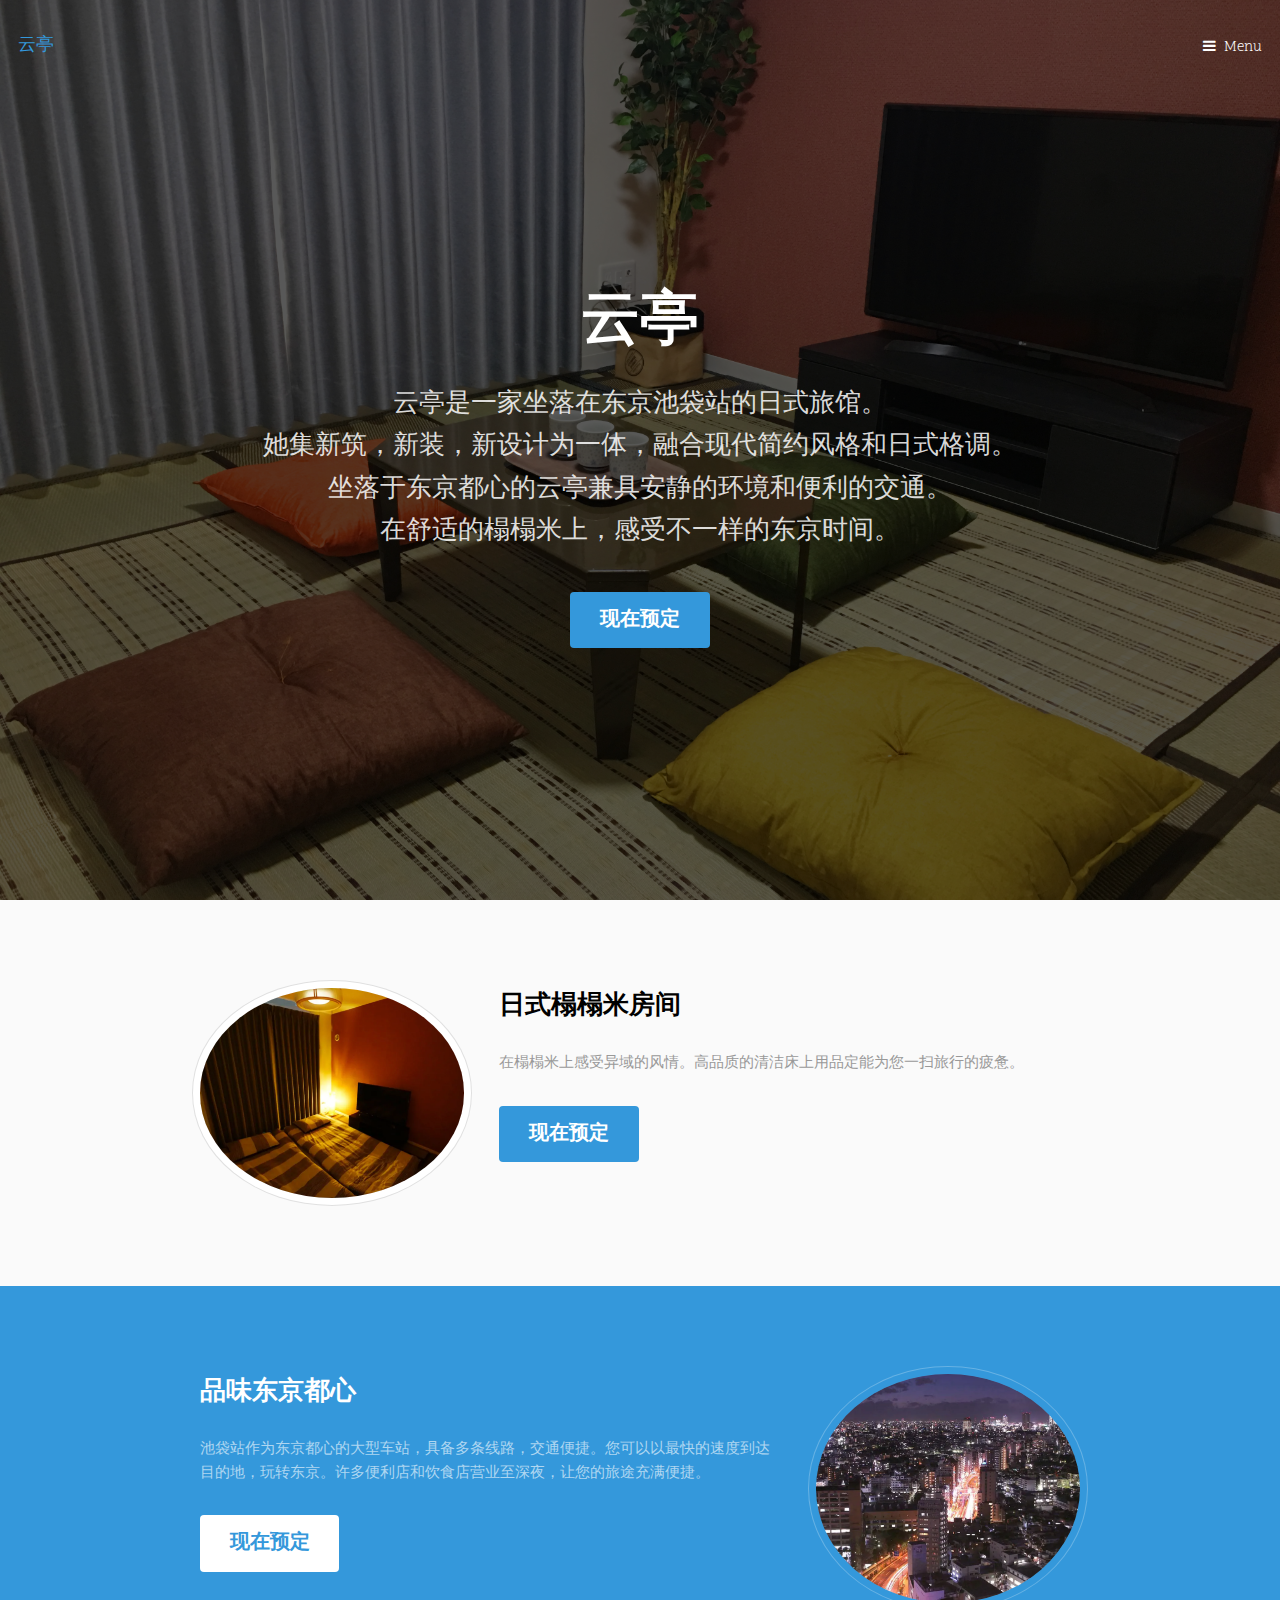
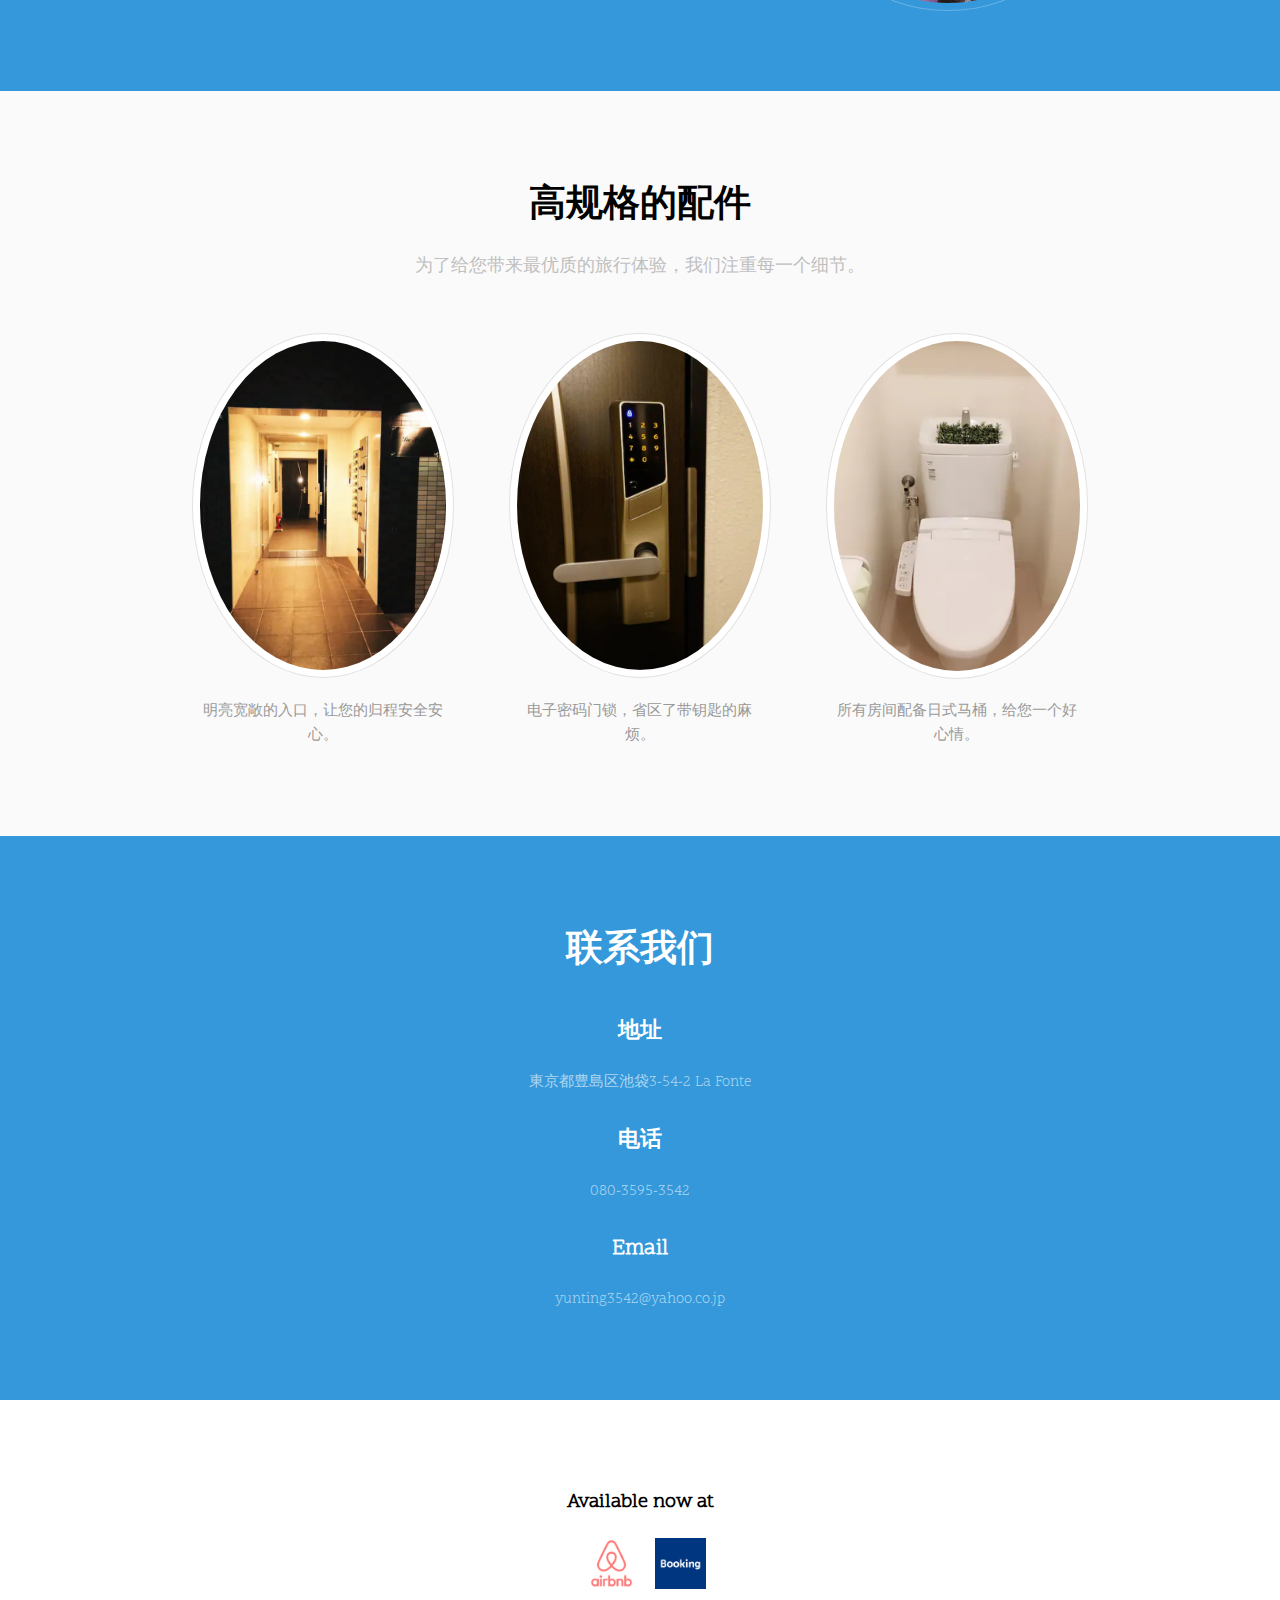
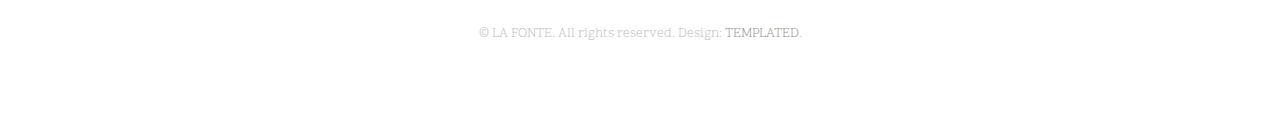
==== cn.html @ df4a26cc "multi language" ====
<!DOCTYPE HTML>
<!--
	Urban by TEMPLATED
	templated.co @templatedco
	Released for free under the Creative Commons Attribution 3.0 license (templated.co/license)
-->
<html>
	<head>
		<title>云亭</title>
		<meta charset="utf-8" />
		<meta name="viewport" content="width=device-width, initial-scale=1" />
		<link rel="stylesheet" href="assets/css/main.css" />
	</head>
	<body>

		<!-- Header -->
			<header id="header" class="alt">
				<div class="logo"><a href="index.html">云亭</a></div>
				<a href="#menu">Menu</a>
			</header>

		<!-- Nav -->
			<nav id="menu">
			    <ul class="links">
			        <li><a href="index.html">日本語</a></li>
			        <li><a href="en.html">English</a></li>
			        <li><a href="cn.html">简体中文</a></li>
			        <li><a href="#info">Info</a></li>
			    </ul>
			</nav>

		<!-- Banner -->
			<section id="banner">
				<div class="inner">
					<header>
						<h1>云亭</h1>
						<p>云亭是一家坐落在东京池袋站的日式旅馆。<br>她集新筑，新装，新设计为一体，融合现代简约风格和日式格调。<br>坐落于东京都心的云亭兼具安静的环境和便利的交通。<br>在舒适的榻榻米上，感受不一样的东京时间。</p>
					</header>
					<a href="#info" class="button big scrolly">现在预定</a>
				</div>
			</section>

		<!-- Main -->
			<div id="main">

				<!-- Section -->
					<section class="wrapper style1">
						<div class="inner">
							<!-- 2 Columns -->
								<div class="flex flex-2">
									<div class="col col1">
										<div class="image round fit">
											<a href="generic.html" class="link"><img src="images/pic01.jpg" alt="" /></a>
										</div>
									</div>
									<div class="col col2">
										<h3>日式榻榻米房间</h3>
										<p>在榻榻米上感受异域的风情。高品质的清洁床上用品定能为您一扫旅行的疲惫。</p>
										<a href="#info" class="button big scrolly">现在预定</a>
									</div>
								</div>
						</div>
					</section>

				<!-- Section -->
					<section class="wrapper style2">
						<div class="inner">
							<div class="flex flex-2">
								<div class="col col2">
									<h3>品味东京都心</h3>
									<p>池袋站作为东京都心的大型车站，具备多条线路，交通便捷。您可以以最快的速度到达目的地，玩转东京。许多便利店和饮食店营业至深夜，让您的旅途充满便捷。</p>
									<a href="#info" class="button big scrolly">现在预定</a>
								</div>
								<div class="col col1 first">
									<div class="image round fit">
										<a href="generic.html" class="link"><img src="images/pic02.jpg" alt="" /></a>
									</div>
								</div>
							</div>
						</div>
					</section>

				<!-- Section -->
					<section class="wrapper style1">
						<div class="inner">
							<header class="align-center">
								<h2>高规格的配件</h2>
								<p>为了给您带来最优质的旅行体验，我们注重每一个细节。</p>
							</header>
							<div class="flex flex-3">
								<div class="col align-center">
									<div class="image round fit">
										<img src="images/pic03.jpg" alt="" />
									</div>
									<p>明亮宽敞的入口，让您的归程安全安心。</p>
								</div>
								<div class="col align-center">
									<div class="image round fit">
										<img src="images/pic04.jpg" alt="" />
									</div>
									<p>电子密码门锁，省区了带钥匙的麻烦。</p>
								</div>
								<div class="col align-center">
									<div class="image round fit">
										<img src="images/pic05.png" alt="" />
									</div>
									<p>所有房间配备日式马桶，给您一个好心情。</p>
								</div>
							</div>
						</div>
					</section>
				</div>

				<div id="info">
				<!-- Section -->
					<section class="wrapper style2">
						<div class="inner">
								<div class="col align-center">
									<h2>联系我们</h2>
									<h4>地址</h4>
									<p>東京都豊島区池袋3-54-2 La Fonte</p>
									<h4>电话</h4>
									<p>080-3595-3542</p>
									<h4>Email</h4>
									<p>yunting3542@yahoo.co.jp</p>
								</div>
								<div class="col align-center">
								</div>
						</div>
					</section>

			</div>

		<!-- Footer -->
			<footer id="footer">
				<div class="copyright">
					<h4>Available now at</h4>
					<ul class="icons">
						<li><a href="https://www.airbnb.com"><img src="images/airbnb.png" alt="airbnb" /></a></li>
						<li><a href="https://www.booking.com"><img src="images/booking.jpeg" alt="booking" /></a></li>
					</ul>
					<p>&copy; LA FONTE. All rights reserved. Design: <a href="https://templated.co">TEMPLATED</a>.</p>
				</div>
			</footer>

		<!-- Scripts -->
			<script src="assets/js/jquery.min.js"></script>
			<script src="assets/js/jquery.scrolly.min.js"></script>
			<script src="assets/js/jquery.scrollex.min.js"></script>
			<script src="assets/js/skel.min.js"></script>
			<script src="assets/js/util.js"></script>
			<script src="assets/js/main.js"></script>

	</body>
</html>
---- assets/css/main.css ----
@charset "UTF-8";
@import url(font-awesome.min.css);
@import url("https://fonts.googleapis.com/css?family=Scope+One|Trocchi");

/*
	Urban by TEMPLATED
	templated.co @templatedco
	Released for free under the Creative Commons Attribution 3.0 license (templated.co/license)
*/

/* Reset */

	html, body, div, span, applet, object, iframe, h1, h2, h3, h4, h5, h6, p, blockquote, pre, a, abbr, acronym, address, big, cite, code, del, dfn, em, img, ins, kbd, q, s, samp, small, strike, strong, sub, sup, tt, var, b, u, i, center, dl, dt, dd, ol, ul, li, fieldset, form, label, legend, table, caption, tbody, tfoot, thead, tr, th, td, article, aside, canvas, details, embed, figure, figcaption, footer, header, hgroup, menu, nav, output, ruby, section, summary, time, mark, audio, video {
		margin: 0;
		padding: 0;
		border: 0;
		font-size: 100%;
		font: inherit;
		vertical-align: baseline;
	}

	article, aside, details, figcaption, figure, footer, header, hgroup, menu, nav, section {
		display: block;
	}

	body {
		line-height: 1;
	}

	ol, ul {
		list-style: none;
	}

	blockquote, q {
		quotes: none;
	}

	blockquote:before, blockquote:after, q:before, q:after {
		content: '';
		content: none;
	}

	table {
		border-collapse: collapse;
		border-spacing: 0;
	}

	body {
		-webkit-text-size-adjust: none;
	}

/* Box Model */

	*, *:before, *:after {
		-moz-box-sizing: border-box;
		-webkit-box-sizing: border-box;
		box-sizing: border-box;
	}

/* Containers */

	.container {
		margin-left: auto;
		margin-right: auto;
	}

	.container.\31 25\25 {
		width: 100%;
		max-width: 100em;
		min-width: 80em;
	}

	.container.\37 5\25 {
		width: 60em;
	}

	.container.\35 0\25 {
		width: 40em;
	}

	.container.\32 5\25 {
		width: 20em;
	}

	.container {
		width: 80em;
	}

	@media screen and (max-width: 1680px) {

		.container.\31 25\25 {
			width: 100%;
			max-width: 100em;
			min-width: 80em;
		}

		.container.\37 5\25 {
			width: 60em;
		}

		.container.\35 0\25 {
			width: 40em;
		}

		.container.\32 5\25 {
			width: 20em;
		}

		.container {
			width: 80em;
		}

	}

	@media screen and (max-width: 1280px) {

		.container.\31 25\25 {
			width: 100%;
			max-width: 81.25em;
			min-width: 65em;
		}

		.container.\37 5\25 {
			width: 48.75em;
		}

		.container.\35 0\25 {
			width: 32.5em;
		}

		.container.\32 5\25 {
			width: 16.25em;
		}

		.container {
			width: 65em;
		}

	}

	@media screen and (max-width: 980px) {

		.container.\31 25\25 {
			width: 100%;
			max-width: 112.5%;
			min-width: 90%;
		}

		.container.\37 5\25 {
			width: 67.5%;
		}

		.container.\35 0\25 {
			width: 45%;
		}

		.container.\32 5\25 {
			width: 22.5%;
		}

		.container {
			width: 90%;
		}

	}

	@media screen and (max-width: 736px) {

		.container.\31 25\25 {
			width: 100%;
			max-width: 112.5%;
			min-width: 90%;
		}

		.container.\37 5\25 {
			width: 67.5%;
		}

		.container.\35 0\25 {
			width: 45%;
		}

		.container.\32 5\25 {
			width: 22.5%;
		}

		.container {
			width: 90% !important;
		}

	}

	@media screen and (max-width: 480px) {

		.container.\31 25\25 {
			width: 100%;
			max-width: 112.5%;
			min-width: 90%;
		}

		.container.\37 5\25 {
			width: 67.5%;
		}

		.container.\35 0\25 {
			width: 45%;
		}

		.container.\32 5\25 {
			width: 22.5%;
		}

		.container {
			width: 90% !important;
		}

	}

/* Grid */

	.row {
		border-bottom: solid 1px transparent;
		-moz-box-sizing: border-box;
		-webkit-box-sizing: border-box;
		box-sizing: border-box;
	}

	.row > * {
		float: left;
		-moz-box-sizing: border-box;
		-webkit-box-sizing: border-box;
		box-sizing: border-box;
	}

	.row:after, .row:before {
		content: '';
		display: block;
		clear: both;
		height: 0;
	}

	.row.uniform > * > :first-child {
		margin-top: 0;
	}

	.row.uniform > * > :last-child {
		margin-bottom: 0;
	}

	.row.\30 \25 > * {
		padding: 0 0 0 0em;
	}

	.row.\30 \25 {
		margin: 0 0 -1px 0em;
	}

	.row.uniform.\30 \25 > * {
		padding: 0em 0 0 0em;
	}

	.row.uniform.\30 \25 {
		margin: 0em 0 -1px 0em;
	}

	.row > * {
		padding: 0 0 0 2em;
	}

	.row {
		margin: 0 0 -1px -2em;
	}

	.row.uniform > * {
		padding: 2em 0 0 2em;
	}

	.row.uniform {
		margin: -2em 0 -1px -2em;
	}

	.row.\32 00\25 > * {
		padding: 0 0 0 4em;
	}

	.row.\32 00\25 {
		margin: 0 0 -1px -4em;
	}

	.row.uniform.\32 00\25 > * {
		padding: 4em 0 0 4em;
	}

	.row.uniform.\32 00\25 {
		margin: -4em 0 -1px -4em;
	}

	.row.\31 50\25 > * {
		padding: 0 0 0 3em;
	}

	.row.\31 50\25 {
		margin: 0 0 -1px -3em;
	}

	.row.uniform.\31 50\25 > * {
		padding: 3em 0 0 3em;
	}

	.row.uniform.\31 50\25 {
		margin: -3em 0 -1px -3em;
	}

	.row.\35 0\25 > * {
		padding: 0 0 0 1em;
	}

	.row.\35 0\25 {
		margin: 0 0 -1px -1em;
	}

	.row.uniform.\35 0\25 > * {
		padding: 1em 0 0 1em;
	}

	.row.uniform.\35 0\25 {
		margin: -1em 0 -1px -1em;
	}

	.row.\32 5\25 > * {
		padding: 0 0 0 0.5em;
	}

	.row.\32 5\25 {
		margin: 0 0 -1px -0.5em;
	}

	.row.uniform.\32 5\25 > * {
		padding: 0.5em 0 0 0.5em;
	}

	.row.uniform.\32 5\25 {
		margin: -0.5em 0 -1px -0.5em;
	}

	.\31 2u, .\31 2u\24 {
		width: 100%;
		clear: none;
		margin-left: 0;
	}

	.\31 1u, .\31 1u\24 {
		width: 91.6666666667%;
		clear: none;
		margin-left: 0;
	}

	.\31 0u, .\31 0u\24 {
		width: 83.3333333333%;
		clear: none;
		margin-left: 0;
	}

	.\39 u, .\39 u\24 {
		width: 75%;
		clear: none;
		margin-left: 0;
	}

	.\38 u, .\38 u\24 {
		width: 66.6666666667%;
		clear: none;
		margin-left: 0;
	}

	.\37 u, .\37 u\24 {
		width: 58.3333333333%;
		clear: none;
		margin-left: 0;
	}

	.\36 u, .\36 u\24 {
		width: 50%;
		clear: none;
		margin-left: 0;
	}

	.\35 u, .\35 u\24 {
		width: 41.6666666667%;
		clear: none;
		margin-left: 0;
	}

	.\34 u, .\34 u\24 {
		width: 33.3333333333%;
		clear: none;
		margin-left: 0;
	}

	.\33 u, .\33 u\24 {
		width: 25%;
		clear: none;
		margin-left: 0;
	}

	.\32 u, .\32 u\24 {
		width: 16.6666666667%;
		clear: none;
		margin-left: 0;
	}

	.\31 u, .\31 u\24 {
		width: 8.3333333333%;
		clear: none;
		margin-left: 0;
	}

	.\31 2u\24 + *,
	.\31 1u\24 + *,
	.\31 0u\24 + *,
	.\39 u\24 + *,
	.\38 u\24 + *,
	.\37 u\24 + *,
	.\36 u\24 + *,
	.\35 u\24 + *,
	.\34 u\24 + *,
	.\33 u\24 + *,
	.\32 u\24 + *,
	.\31 u\24 + * {
		clear: left;
	}

	.\-11u {
		margin-left: 91.66667%;
	}

	.\-10u {
		margin-left: 83.33333%;
	}

	.\-9u {
		margin-left: 75%;
	}

	.\-8u {
		margin-left: 66.66667%;
	}

	.\-7u {
		margin-left: 58.33333%;
	}

	.\-6u {
		margin-left: 50%;
	}

	.\-5u {
		margin-left: 41.66667%;
	}

	.\-4u {
		margin-left: 33.33333%;
	}

	.\-3u {
		margin-left: 25%;
	}

	.\-2u {
		margin-left: 16.66667%;
	}

	.\-1u {
		margin-left: 8.33333%;
	}

	@media screen and (max-width: 1680px) {

		.row > * {
			padding: 0 0 0 2em;
		}

		.row {
			margin: 0 0 -1px -2em;
		}

		.row.uniform > * {
			padding: 2em 0 0 2em;
		}

		.row.uniform {
			margin: -2em 0 -1px -2em;
		}

		.row.\32 00\25 > * {
			padding: 0 0 0 4em;
		}

		.row.\32 00\25 {
			margin: 0 0 -1px -4em;
		}

		.row.uniform.\32 00\25 > * {
			padding: 4em 0 0 4em;
		}

		.row.uniform.\32 00\25 {
			margin: -4em 0 -1px -4em;
		}

		.row.\31 50\25 > * {
			padding: 0 0 0 3em;
		}

		.row.\31 50\25 {
			margin: 0 0 -1px -3em;
		}

		.row.uniform.\31 50\25 > * {
			padding: 3em 0 0 3em;
		}

		.row.uniform.\31 50\25 {
			margin: -3em 0 -1px -3em;
		}

		.row.\35 0\25 > * {
			padding: 0 0 0 1em;
		}

		.row.\35 0\25 {
			margin: 0 0 -1px -1em;
		}

		.row.uniform.\35 0\25 > * {
			padding: 1em 0 0 1em;
		}

		.row.uniform.\35 0\25 {
			margin: -1em 0 -1px -1em;
		}

		.row.\32 5\25 > * {
			padding: 0 0 0 0.5em;
		}

		.row.\32 5\25 {
			margin: 0 0 -1px -0.5em;
		}

		.row.uniform.\32 5\25 > * {
			padding: 0.5em 0 0 0.5em;
		}

		.row.uniform.\32 5\25 {
			margin: -0.5em 0 -1px -0.5em;
		}

		.\31 2u\28xlarge\29, .\31 2u\24\28xlarge\29 {
			width: 100%;
			clear: none;
			margin-left: 0;
		}

		.\31 1u\28xlarge\29, .\31 1u\24\28xlarge\29 {
			width: 91.6666666667%;
			clear: none;
			margin-left: 0;
		}

		.\31 0u\28xlarge\29, .\31 0u\24\28xlarge\29 {
			width: 83.3333333333%;
			clear: none;
			margin-left: 0;
		}

		.\39 u\28xlarge\29, .\39 u\24\28xlarge\29 {
			width: 75%;
			clear: none;
			margin-left: 0;
		}

		.\38 u\28xlarge\29, .\38 u\24\28xlarge\29 {
			width: 66.6666666667%;
			clear: none;
			margin-left: 0;
		}

		.\37 u\28xlarge\29, .\37 u\24\28xlarge\29 {
			width: 58.3333333333%;
			clear: none;
			margin-left: 0;
		}

		.\36 u\28xlarge\29, .\36 u\24\28xlarge\29 {
			width: 50%;
			clear: none;
			margin-left: 0;
		}

		.\35 u\28xlarge\29, .\35 u\24\28xlarge\29 {
			width: 41.6666666667%;
			clear: none;
			margin-left: 0;
		}

		.\34 u\28xlarge\29, .\34 u\24\28xlarge\29 {
			width: 33.3333333333%;
			clear: none;
			margin-left: 0;
		}

		.\33 u\28xlarge\29, .\33 u\24\28xlarge\29 {
			width: 25%;
			clear: none;
			margin-left: 0;
		}

		.\32 u\28xlarge\29, .\32 u\24\28xlarge\29 {
			width: 16.6666666667%;
			clear: none;
			margin-left: 0;
		}

		.\31 u\28xlarge\29, .\31 u\24\28xlarge\29 {
			width: 8.3333333333%;
			clear: none;
			margin-left: 0;
		}

		.\31 2u\24\28xlarge\29 + *,
		.\31 1u\24\28xlarge\29 + *,
		.\31 0u\24\28xlarge\29 + *,
		.\39 u\24\28xlarge\29 + *,
		.\38 u\24\28xlarge\29 + *,
		.\37 u\24\28xlarge\29 + *,
		.\36 u\24\28xlarge\29 + *,
		.\35 u\24\28xlarge\29 + *,
		.\34 u\24\28xlarge\29 + *,
		.\33 u\24\28xlarge\29 + *,
		.\32 u\24\28xlarge\29 + *,
		.\31 u\24\28xlarge\29 + * {
			clear: left;
		}

		.\-11u\28xlarge\29 {
			margin-left: 91.66667%;
		}

		.\-10u\28xlarge\29 {
			margin-left: 83.33333%;
		}

		.\-9u\28xlarge\29 {
			margin-left: 75%;
		}

		.\-8u\28xlarge\29 {
			margin-left: 66.66667%;
		}

		.\-7u\28xlarge\29 {
			margin-left: 58.33333%;
		}

		.\-6u\28xlarge\29 {
			margin-left: 50%;
		}

		.\-5u\28xlarge\29 {
			margin-left: 41.66667%;
		}

		.\-4u\28xlarge\29 {
			margin-left: 33.33333%;
		}

		.\-3u\28xlarge\29 {
			margin-left: 25%;
		}

		.\-2u\28xlarge\29 {
			margin-left: 16.66667%;
		}

		.\-1u\28xlarge\29 {
			margin-left: 8.33333%;
		}

	}

	@media screen and (max-width: 1280px) {

		.row > * {
			padding: 0 0 0 1.5em;
		}

		.row {
			margin: 0 0 -1px -1.5em;
		}

		.row.uniform > * {
			padding: 1.5em 0 0 1.5em;
		}

		.row.uniform {
			margin: -1.5em 0 -1px -1.5em;
		}

		.row.\32 00\25 > * {
			padding: 0 0 0 3em;
		}

		.row.\32 00\25 {
			margin: 0 0 -1px -3em;
		}

		.row.uniform.\32 00\25 > * {
			padding: 3em 0 0 3em;
		}

		.row.uniform.\32 00\25 {
			margin: -3em 0 -1px -3em;
		}

		.row.\31 50\25 > * {
			padding: 0 0 0 2.25em;
		}

		.row.\31 50\25 {
			margin: 0 0 -1px -2.25em;
		}

		.row.uniform.\31 50\25 > * {
			padding: 2.25em 0 0 2.25em;
		}

		.row.uniform.\31 50\25 {
			margin: -2.25em 0 -1px -2.25em;
		}

		.row.\35 0\25 > * {
			padding: 0 0 0 0.75em;
		}

		.row.\35 0\25 {
			margin: 0 0 -1px -0.75em;
		}

		.row.uniform.\35 0\25 > * {
			padding: 0.75em 0 0 0.75em;
		}

		.row.uniform.\35 0\25 {
			margin: -0.75em 0 -1px -0.75em;
		}

		.row.\32 5\25 > * {
			padding: 0 0 0 0.375em;
		}

		.row.\32 5\25 {
			margin: 0 0 -1px -0.375em;
		}

		.row.uniform.\32 5\25 > * {
			padding: 0.375em 0 0 0.375em;
		}

		.row.uniform.\32 5\25 {
			margin: -0.375em 0 -1px -0.375em;
		}

		.\31 2u\28large\29, .\31 2u\24\28large\29 {
			width: 100%;
			clear: none;
			margin-left: 0;
		}

		.\31 1u\28large\29, .\31 1u\24\28large\29 {
			width: 91.6666666667%;
			clear: none;
			margin-left: 0;
		}

		.\31 0u\28large\29, .\31 0u\24\28large\29 {
			width: 83.3333333333%;
			clear: none;
			margin-left: 0;
		}

		.\39 u\28large\29, .\39 u\24\28large\29 {
			width: 75%;
			clear: none;
			margin-left: 0;
		}

		.\38 u\28large\29, .\38 u\24\28large\29 {
			width: 66.6666666667%;
			clear: none;
			margin-left: 0;
		}

		.\37 u\28large\29, .\37 u\24\28large\29 {
			width: 58.3333333333%;
			clear: none;
			margin-left: 0;
		}

		.\36 u\28large\29, .\36 u\24\28large\29 {
			width: 50%;
			clear: none;
			margin-left: 0;
		}

		.\35 u\28large\29, .\35 u\24\28large\29 {
			width: 41.6666666667%;
			clear: none;
			margin-left: 0;
		}

		.\34 u\28large\29, .\34 u\24\28large\29 {
			width: 33.3333333333%;
			clear: none;
			margin-left: 0;
		}

		.\33 u\28large\29, .\33 u\24\28large\29 {
			width: 25%;
			clear: none;
			margin-left: 0;
		}

		.\32 u\28large\29, .\32 u\24\28large\29 {
			width: 16.6666666667%;
			clear: none;
			margin-left: 0;
		}

		.\31 u\28large\29, .\31 u\24\28large\29 {
			width: 8.3333333333%;
			clear: none;
			margin-left: 0;
		}

		.\31 2u\24\28large\29 + *,
		.\31 1u\24\28large\29 + *,
		.\31 0u\24\28large\29 + *,
		.\39 u\24\28large\29 + *,
		.\38 u\24\28large\29 + *,
		.\37 u\24\28large\29 + *,
		.\36 u\24\28large\29 + *,
		.\35 u\24\28large\29 + *,
		.\34 u\24\28large\29 + *,
		.\33 u\24\28large\29 + *,
		.\32 u\24\28large\29 + *,
		.\31 u\24\28large\29 + * {
			clear: left;
		}

		.\-11u\28large\29 {
			margin-left: 91.66667%;
		}

		.\-10u\28large\29 {
			margin-left: 83.33333%;
		}

		.\-9u\28large\29 {
			margin-left: 75%;
		}

		.\-8u\28large\29 {
			margin-left: 66.66667%;
		}

		.\-7u\28large\29 {
			margin-left: 58.33333%;
		}

		.\-6u\28large\29 {
			margin-left: 50%;
		}

		.\-5u\28large\29 {
			margin-left: 41.66667%;
		}

		.\-4u\28large\29 {
			margin-left: 33.33333%;
		}

		.\-3u\28large\29 {
			margin-left: 25%;
		}

		.\-2u\28large\29 {
			margin-left: 16.66667%;
		}

		.\-1u\28large\29 {
			margin-left: 8.33333%;
		}

	}

	@media screen and (max-width: 980px) {

		.row > * {
			padding: 0 0 0 1.5em;
		}

		.row {
			margin: 0 0 -1px -1.5em;
		}

		.row.uniform > * {
			padding: 1.5em 0 0 1.5em;
		}

		.row.uniform {
			margin: -1.5em 0 -1px -1.5em;
		}

		.row.\32 00\25 > * {
			padding: 0 0 0 3em;
		}

		.row.\32 00\25 {
			margin: 0 0 -1px -3em;
		}

		.row.uniform.\32 00\25 > * {
			padding: 3em 0 0 3em;
		}

		.row.uniform.\32 00\25 {
			margin: -3em 0 -1px -3em;
		}

		.row.\31 50\25 > * {
			padding: 0 0 0 2.25em;
		}

		.row.\31 50\25 {
			margin: 0 0 -1px -2.25em;
		}

		.row.uniform.\31 50\25 > * {
			padding: 2.25em 0 0 2.25em;
		}

		.row.uniform.\31 50\25 {
			margin: -2.25em 0 -1px -2.25em;
		}

		.row.\35 0\25 > * {
			padding: 0 0 0 0.75em;
		}

		.row.\35 0\25 {
			margin: 0 0 -1px -0.75em;
		}

		.row.uniform.\35 0\25 > * {
			padding: 0.75em 0 0 0.75em;
		}

		.row.uniform.\35 0\25 {
			margin: -0.75em 0 -1px -0.75em;
		}

		.row.\32 5\25 > * {
			padding: 0 0 0 0.375em;
		}

		.row.\32 5\25 {
			margin: 0 0 -1px -0.375em;
		}

		.row.uniform.\32 5\25 > * {
			padding: 0.375em 0 0 0.375em;
		}

		.row.uniform.\32 5\25 {
			margin: -0.375em 0 -1px -0.375em;
		}

		.\31 2u\28medium\29, .\31 2u\24\28medium\29 {
			width: 100%;
			clear: none;
			margin-left: 0;
		}

		.\31 1u\28medium\29, .\31 1u\24\28medium\29 {
			width: 91.6666666667%;
			clear: none;
			margin-left: 0;
		}

		.\31 0u\28medium\29, .\31 0u\24\28medium\29 {
			width: 83.3333333333%;
			clear: none;
			margin-left: 0;
		}

		.\39 u\28medium\29, .\39 u\24\28medium\29 {
			width: 75%;
			clear: none;
			margin-left: 0;
		}

		.\38 u\28medium\29, .\38 u\24\28medium\29 {
			width: 66.6666666667%;
			clear: none;
			margin-left: 0;
		}

		.\37 u\28medium\29, .\37 u\24\28medium\29 {
			width: 58.3333333333%;
			clear: none;
			margin-left: 0;
		}

		.\36 u\28medium\29, .\36 u\24\28medium\29 {
			width: 50%;
			clear: none;
			margin-left: 0;
		}

		.\35 u\28medium\29, .\35 u\24\28medium\29 {
			width: 41.6666666667%;
			clear: none;
			margin-left: 0;
		}

		.\34 u\28medium\29, .\34 u\24\28medium\29 {
			width: 33.3333333333%;
			clear: none;
			margin-left: 0;
		}

		.\33 u\28medium\29, .\33 u\24\28medium\29 {
			width: 25%;
			clear: none;
			margin-left: 0;
		}

		.\32 u\28medium\29, .\32 u\24\28medium\29 {
			width: 16.6666666667%;
			clear: none;
			margin-left: 0;
		}

		.\31 u\28medium\29, .\31 u\24\28medium\29 {
			width: 8.3333333333%;
			clear: none;
			margin-left: 0;
		}

		.\31 2u\24\28medium\29 + *,
		.\31 1u\24\28medium\29 + *,
		.\31 0u\24\28medium\29 + *,
		.\39 u\24\28medium\29 + *,
		.\38 u\24\28medium\29 + *,
		.\37 u\24\28medium\29 + *,
		.\36 u\24\28medium\29 + *,
		.\35 u\24\28medium\29 + *,
		.\34 u\24\28medium\29 + *,
		.\33 u\24\28medium\29 + *,
		.\32 u\24\28medium\29 + *,
		.\31 u\24\28medium\29 + * {
			clear: left;
		}

		.\-11u\28medium\29 {
			margin-left: 91.66667%;
		}

		.\-10u\28medium\29 {
			margin-left: 83.33333%;
		}

		.\-9u\28medium\29 {
			margin-left: 75%;
		}

		.\-8u\28medium\29 {
			margin-left: 66.66667%;
		}

		.\-7u\28medium\29 {
			margin-left: 58.33333%;
		}

		.\-6u\28medium\29 {
			margin-left: 50%;
		}

		.\-5u\28medium\29 {
			margin-left: 41.66667%;
		}

		.\-4u\28medium\29 {
			margin-left: 33.33333%;
		}

		.\-3u\28medium\29 {
			margin-left: 25%;
		}

		.\-2u\28medium\29 {
			margin-left: 16.66667%;
		}

		.\-1u\28medium\29 {
			margin-left: 8.33333%;
		}

	}

	@media screen and (max-width: 736px) {

		.row > * {
			padding: 0 0 0 1.25em;
		}

		.row {
			margin: 0 0 -1px -1.25em;
		}

		.row.uniform > * {
			padding: 1.25em 0 0 1.25em;
		}

		.row.uniform {
			margin: -1.25em 0 -1px -1.25em;
		}

		.row.\32 00\25 > * {
			padding: 0 0 0 2.5em;
		}

		.row.\32 00\25 {
			margin: 0 0 -1px -2.5em;
		}

		.row.uniform.\32 00\25 > * {
			padding: 2.5em 0 0 2.5em;
		}

		.row.uniform.\32 00\25 {
			margin: -2.5em 0 -1px -2.5em;
		}

		.row.\31 50\25 > * {
			padding: 0 0 0 1.875em;
		}

		.row.\31 50\25 {
			margin: 0 0 -1px -1.875em;
		}

		.row.uniform.\31 50\25 > * {
			padding: 1.875em 0 0 1.875em;
		}

		.row.uniform.\31 50\25 {
			margin: -1.875em 0 -1px -1.875em;
		}

		.row.\35 0\25 > * {
			padding: 0 0 0 0.625em;
		}

		.row.\35 0\25 {
			margin: 0 0 -1px -0.625em;
		}

		.row.uniform.\35 0\25 > * {
			padding: 0.625em 0 0 0.625em;
		}

		.row.uniform.\35 0\25 {
			margin: -0.625em 0 -1px -0.625em;
		}

		.row.\32 5\25 > * {
			padding: 0 0 0 0.3125em;
		}

		.row.\32 5\25 {
			margin: 0 0 -1px -0.3125em;
		}

		.row.uniform.\32 5\25 > * {
			padding: 0.3125em 0 0 0.3125em;
		}

		.row.uniform.\32 5\25 {
			margin: -0.3125em 0 -1px -0.3125em;
		}

		.\31 2u\28small\29, .\31 2u\24\28small\29 {
			width: 100%;
			clear: none;
			margin-left: 0;
		}

		.\31 1u\28small\29, .\31 1u\24\28small\29 {
			width: 91.6666666667%;
			clear: none;
			margin-left: 0;
		}

		.\31 0u\28small\29, .\31 0u\24\28small\29 {
			width: 83.3333333333%;
			clear: none;
			margin-left: 0;
		}

		.\39 u\28small\29, .\39 u\24\28small\29 {
			width: 75%;
			clear: none;
			margin-left: 0;
		}

		.\38 u\28small\29, .\38 u\24\28small\29 {
			width: 66.6666666667%;
			clear: none;
			margin-left: 0;
		}

		.\37 u\28small\29, .\37 u\24\28small\29 {
			width: 58.3333333333%;
			clear: none;
			margin-left: 0;
		}

		.\36 u\28small\29, .\36 u\24\28small\29 {
			width: 50%;
			clear: none;
			margin-left: 0;
		}

		.\35 u\28small\29, .\35 u\24\28small\29 {
			width: 41.6666666667%;
			clear: none;
			margin-left: 0;
		}

		.\34 u\28small\29, .\34 u\24\28small\29 {
			width: 33.3333333333%;
			clear: none;
			margin-left: 0;
		}

		.\33 u\28small\29, .\33 u\24\28small\29 {
			width: 25%;
			clear: none;
			margin-left: 0;
		}

		.\32 u\28small\29, .\32 u\24\28small\29 {
			width: 16.6666666667%;
			clear: none;
			margin-left: 0;
		}

		.\31 u\28small\29, .\31 u\24\28small\29 {
			width: 8.3333333333%;
			clear: none;
			margin-left: 0;
		}

		.\31 2u\24\28small\29 + *,
		.\31 1u\24\28small\29 + *,
		.\31 0u\24\28small\29 + *,
		.\39 u\24\28small\29 + *,
		.\38 u\24\28small\29 + *,
		.\37 u\24\28small\29 + *,
		.\36 u\24\28small\29 + *,
		.\35 u\24\28small\29 + *,
		.\34 u\24\28small\29 + *,
		.\33 u\24\28small\29 + *,
		.\32 u\24\28small\29 + *,
		.\31 u\24\28small\29 + * {
			clear: left;
		}

		.\-11u\28small\29 {
			margin-left: 91.66667%;
		}

		.\-10u\28small\29 {
			margin-left: 83.33333%;
		}

		.\-9u\28small\29 {
			margin-left: 75%;
		}

		.\-8u\28small\29 {
			margin-left: 66.66667%;
		}

		.\-7u\28small\29 {
			margin-left: 58.33333%;
		}

		.\-6u\28small\29 {
			margin-left: 50%;
		}

		.\-5u\28small\29 {
			margin-left: 41.66667%;
		}

		.\-4u\28small\29 {
			margin-left: 33.33333%;
		}

		.\-3u\28small\29 {
			margin-left: 25%;
		}

		.\-2u\28small\29 {
			margin-left: 16.66667%;
		}

		.\-1u\28small\29 {
			margin-left: 8.33333%;
		}

	}

	@media screen and (max-width: 480px) {

		.row > * {
			padding: 0 0 0 1.25em;
		}

		.row {
			margin: 0 0 -1px -1.25em;
		}

		.row.uniform > * {
			padding: 1.25em 0 0 1.25em;
		}

		.row.uniform {
			margin: -1.25em 0 -1px -1.25em;
		}

		.row.\32 00\25 > * {
			padding: 0 0 0 2.5em;
		}

		.row.\32 00\25 {
			margin: 0 0 -1px -2.5em;
		}

		.row.uniform.\32 00\25 > * {
			padding: 2.5em 0 0 2.5em;
		}

		.row.uniform.\32 00\25 {
			margin: -2.5em 0 -1px -2.5em;
		}

		.row.\31 50\25 > * {
			padding: 0 0 0 1.875em;
		}

		.row.\31 50\25 {
			margin: 0 0 -1px -1.875em;
		}

		.row.uniform.\31 50\25 > * {
			padding: 1.875em 0 0 1.875em;
		}

		.row.uniform.\31 50\25 {
			margin: -1.875em 0 -1px -1.875em;
		}

		.row.\35 0\25 > * {
			padding: 0 0 0 0.625em;
		}

		.row.\35 0\25 {
			margin: 0 0 -1px -0.625em;
		}

		.row.uniform.\35 0\25 > * {
			padding: 0.625em 0 0 0.625em;
		}

		.row.uniform.\35 0\25 {
			margin: -0.625em 0 -1px -0.625em;
		}

		.row.\32 5\25 > * {
			padding: 0 0 0 0.3125em;
		}

		.row.\32 5\25 {
			margin: 0 0 -1px -0.3125em;
		}

		.row.uniform.\32 5\25 > * {
			padding: 0.3125em 0 0 0.3125em;
		}

		.row.uniform.\32 5\25 {
			margin: -0.3125em 0 -1px -0.3125em;
		}

		.\31 2u\28xsmall\29, .\31 2u\24\28xsmall\29 {
			width: 100%;
			clear: none;
			margin-left: 0;
		}

		.\31 1u\28xsmall\29, .\31 1u\24\28xsmall\29 {
			width: 91.6666666667%;
			clear: none;
			margin-left: 0;
		}

		.\31 0u\28xsmall\29, .\31 0u\24\28xsmall\29 {
			width: 83.3333333333%;
			clear: none;
			margin-left: 0;
		}

		.\39 u\28xsmall\29, .\39 u\24\28xsmall\29 {
			width: 75%;
			clear: none;
			margin-left: 0;
		}

		.\38 u\28xsmall\29, .\38 u\24\28xsmall\29 {
			width: 66.6666666667%;
			clear: none;
			margin-left: 0;
		}

		.\37 u\28xsmall\29, .\37 u\24\28xsmall\29 {
			width: 58.3333333333%;
			clear: none;
			margin-left: 0;
		}

		.\36 u\28xsmall\29, .\36 u\24\28xsmall\29 {
			width: 50%;
			clear: none;
			margin-left: 0;
		}

		.\35 u\28xsmall\29, .\35 u\24\28xsmall\29 {
			width: 41.6666666667%;
			clear: none;
			margin-left: 0;
		}

		.\34 u\28xsmall\29, .\34 u\24\28xsmall\29 {
			width: 33.3333333333%;
			clear: none;
			margin-left: 0;
		}

		.\33 u\28xsmall\29, .\33 u\24\28xsmall\29 {
			width: 25%;
			clear: none;
			margin-left: 0;
		}

		.\32 u\28xsmall\29, .\32 u\24\28xsmall\29 {
			width: 16.6666666667%;
			clear: none;
			margin-left: 0;
		}

		.\31 u\28xsmall\29, .\31 u\24\28xsmall\29 {
			width: 8.3333333333%;
			clear: none;
			margin-left: 0;
		}

		.\31 2u\24\28xsmall\29 + *,
		.\31 1u\24\28xsmall\29 + *,
		.\31 0u\24\28xsmall\29 + *,
		.\39 u\24\28xsmall\29 + *,
		.\38 u\24\28xsmall\29 + *,
		.\37 u\24\28xsmall\29 + *,
		.\36 u\24\28xsmall\29 + *,
		.\35 u\24\28xsmall\29 + *,
		.\34 u\24\28xsmall\29 + *,
		.\33 u\24\28xsmall\29 + *,
		.\32 u\24\28xsmall\29 + *,
		.\31 u\24\28xsmall\29 + * {
			clear: left;
		}

		.\-11u\28xsmall\29 {
			margin-left: 91.66667%;
		}

		.\-10u\28xsmall\29 {
			margin-left: 83.33333%;
		}

		.\-9u\28xsmall\29 {
			margin-left: 75%;
		}

		.\-8u\28xsmall\29 {
			margin-left: 66.66667%;
		}

		.\-7u\28xsmall\29 {
			margin-left: 58.33333%;
		}

		.\-6u\28xsmall\29 {
			margin-left: 50%;
		}

		.\-5u\28xsmall\29 {
			margin-left: 41.66667%;
		}

		.\-4u\28xsmall\29 {
			margin-left: 33.33333%;
		}

		.\-3u\28xsmall\29 {
			margin-left: 25%;
		}

		.\-2u\28xsmall\29 {
			margin-left: 16.66667%;
		}

		.\-1u\28xsmall\29 {
			margin-left: 8.33333%;
		}

	}

/* Basic */

	@-ms-viewport {
		width: device-width;
	}

	body {
		-ms-overflow-style: scrollbar;
	}

	@media screen and (max-width: 480px) {

		html, body {
			min-width: 320px;
		}

	}

	body {
		background: #fff;
	}

		body.is-loading *, body.is-loading *:before, body.is-loading *:after {
			-moz-animation: none !important;
			-webkit-animation: none !important;
			-ms-animation: none !important;
			animation: none !important;
			-moz-transition: none !important;
			-webkit-transition: none !important;
			-ms-transition: none !important;
			transition: none !important;
		}

/* Type */

	body {
		background-color: #fff;
		color: #999999;
	}

	body, input, select, textarea {
		font-family: "Scope One", serif;
		font-size: 13pt;
		font-weight: 300;
		line-height: 1.65;
	}

		@media screen and (max-width: 1680px) {

			body, input, select, textarea {
				font-size: 11pt;
			}

		}

		@media screen and (max-width: 1280px) {

			body, input, select, textarea {
				font-size: 11pt;
			}

		}

		@media screen and (max-width: 980px) {

			body, input, select, textarea {
				font-size: 12pt;
			}

		}

		@media screen and (max-width: 736px) {

			body, input, select, textarea {
				font-size: 12pt;
			}

		}

		@media screen and (max-width: 480px) {

			body, input, select, textarea {
				font-size: 12pt;
			}

		}

	a {
		-moz-transition: color 0.2s ease-in-out;
		-webkit-transition: color 0.2s ease-in-out;
		-ms-transition: color 0.2s ease-in-out;
		transition: color 0.2s ease-in-out;
		text-decoration: none;
	}

	strong, b {
		font-weight: 700;
	}

	em, i {
		font-style: italic;
	}

	p {
		margin: 0 0 2em 0;
	}

	h1, h2, h3, h4, h5, h6 {
		font-weight: 700;
		line-height: 1.5;
		margin: 0 0 1em 0;
	}

		h1 a, h2 a, h3 a, h4 a, h5 a, h6 a {
			color: inherit;
			text-decoration: none;
		}

	h1 {
		font-size: 3em;
		margin-bottom: .25em;
	}

		@media screen and (max-width: 736px) {

			h1 {
				font-size: 2.5em;
			}

		}

	h2 {
		font-size: 2.5em;
	}

		@media screen and (max-width: 736px) {

			h2 {
				font-size: 2em;
			}

		}

		@media screen and (max-width: 480px) {

			h2 {
				font-size: 1.5em;
			}

		}

	h3 {
		font-size: 1.75em;
	}

		@media screen and (max-width: 736px) {

			h3 {
				font-size: 1.5em;
			}

		}

		@media screen and (max-width: 480px) {

			h3 {
				font-size: 1.25em;
			}

		}

	h4 {
		font-size: 1.5em;
	}

	h5 {
		font-size: 0.9em;
	}

	h6 {
		font-size: 0.7em;
	}

	sub {
		font-size: 0.8em;
		position: relative;
		top: 0.5em;
	}

	sup {
		font-size: 0.8em;
		position: relative;
		top: -0.5em;
	}

	blockquote {
		border-left: solid 4px;
		font-style: italic;
		margin: 0 0 2em 0;
		padding: 0.5em 0 0.5em 2em;
	}

	code {
		border-radius: 4px;
		border: solid 1px;
		font-family: "Courier New", monospace;
		font-size: 0.9em;
		margin: 0 0.25em;
		padding: 0.25em 0.65em;
	}

	pre {
		-webkit-overflow-scrolling: touch;
		font-family: "Courier New", monospace;
		font-size: 0.9em;
		margin: 0 0 2em 0;
	}

		pre code {
			display: block;
			line-height: 1.75;
			padding: 1em 1.5em;
			overflow-x: auto;
		}

	header p {
		font-size: 1.25em;
	}

	hr {
		border: 0;
		border-bottom: solid 1px;
		margin: 2em 0;
	}

		hr.major {
			margin: 3em 0;
		}

	.align-left {
		text-align: left;
	}

	.align-center {
		text-align: center;
	}

	.align-right {
		text-align: right;
	}

	input, select, textarea {
		color: #000;
	}

	a {
		color: #999999;
	}

		a:hover {
			color: rgba(153, 153, 153, 0.5);
		}

	strong, b {
		color: #000;
	}

	h1, h2, h3, h4, h5, h6 {
		color: #000;
	}

	blockquote {
		border-left-color: rgba(0, 0, 0, 0.1);
	}

	code {
		background: rgba(0, 0, 0, 0.075);
		border-color: rgba(0, 0, 0, 0.1);
	}

	hr {
		border-bottom-color: rgba(0, 0, 0, 0.1);
	}

/* Box */

	.box {
		border-radius: 4px;
		border: solid 1px;
		margin-bottom: 2em;
		padding: 1.5em;
	}

		.box > :last-child,
		.box > :last-child > :last-child,
		.box > :last-child > :last-child > :last-child {
			margin-bottom: 0;
		}

		.box.alt {
			border: 0;
			border-radius: 0;
			padding: 0;
		}

	.box {
		border-color: rgba(0, 0, 0, 0.1);
	}

/* Button */

	input[type="submit"],
	input[type="reset"],
	input[type="button"],
	button,
	.button {
		-moz-appearance: none;
		-webkit-appearance: none;
		-ms-appearance: none;
		appearance: none;
		-moz-transition: background-color 0.2s ease-in-out, color 0.2s ease-in-out;
		-webkit-transition: background-color 0.2s ease-in-out, color 0.2s ease-in-out;
		-ms-transition: background-color 0.2s ease-in-out, color 0.2s ease-in-out;
		transition: background-color 0.2s ease-in-out, color 0.2s ease-in-out;
		border-radius: 4px;
		border: 0;
		cursor: pointer;
		display: inline-block;
		font-weight: 700;
		height: 2.85em;
		line-height: 2.95em;
		padding: 0 1.5em;
		text-align: center;
		text-decoration: none;
		white-space: nowrap;
	}

		input[type="submit"].icon,
		input[type="reset"].icon,
		input[type="button"].icon,
		button.icon,
		.button.icon {
			padding-left: 1.35em;
		}

			input[type="submit"].icon:before,
			input[type="reset"].icon:before,
			input[type="button"].icon:before,
			button.icon:before,
			.button.icon:before {
				margin-right: 0.5em;
			}

		input[type="submit"].fit,
		input[type="reset"].fit,
		input[type="button"].fit,
		button.fit,
		.button.fit {
			display: block;
			margin: 0 0 1em 0;
			width: 100%;
		}

		input[type="submit"].small,
		input[type="reset"].small,
		input[type="button"].small,
		button.small,
		.button.small {
			font-size: 0.8em;
		}

		input[type="submit"].big,
		input[type="reset"].big,
		input[type="button"].big,
		button.big,
		.button.big {
			font-size: 1.35em;
		}

		input[type="submit"].disabled, input[type="submit"]:disabled,
		input[type="reset"].disabled,
		input[type="reset"]:disabled,
		input[type="button"].disabled,
		input[type="button"]:disabled,
		button.disabled,
		button:disabled,
		.button.disabled,
		.button:disabled {
			-moz-pointer-events: none;
			-webkit-pointer-events: none;
			-ms-pointer-events: none;
			pointer-events: none;
			opacity: 0.25;
		}

		@media screen and (max-width: 480px) {

			input[type="submit"],
			input[type="reset"],
			input[type="button"],
			button,
			.button {
				padding: 0;
				width: 100%;
			}

		}

	input[type="submit"],
	input[type="reset"],
	input[type="button"],
	button,
	.button {
		background-color: #3498db;
		color: #fff !important;
	}

		input[type="submit"]:hover,
		input[type="reset"]:hover,
		input[type="button"]:hover,
		button:hover,
		.button:hover {
			background-color: #4aa3df;
		}

		input[type="submit"]:active,
		input[type="reset"]:active,
		input[type="button"]:active,
		button:active,
		.button:active {
			background-color: #258cd1;
		}

		input[type="submit"].alt,
		input[type="reset"].alt,
		input[type="button"].alt,
		button.alt,
		.button.alt {
			background-color: transparent;
			box-shadow: inset 0 0 0 2px rgba(0, 0, 0, 0.1);
			color: #000 !important;
		}

			input[type="submit"].alt:hover,
			input[type="reset"].alt:hover,
			input[type="button"].alt:hover,
			button.alt:hover,
			.button.alt:hover {
				background-color: rgba(0, 0, 0, 0.075);
			}

			input[type="submit"].alt:active,
			input[type="reset"].alt:active,
			input[type="button"].alt:active,
			button.alt:active,
			.button.alt:active {
				background-color: rgba(0, 0, 0, 0.15);
			}

			input[type="submit"].alt.icon:before,
			input[type="reset"].alt.icon:before,
			input[type="button"].alt.icon:before,
			button.alt.icon:before,
			.button.alt.icon:before {
				color: #bfbfbf;
			}

		input[type="submit"].special,
		input[type="reset"].special,
		input[type="button"].special,
		button.special,
		.button.special {
			background-color: #fafafa;
			color: #000 !important;
		}

			input[type="submit"].special:hover,
			input[type="reset"].special:hover,
			input[type="button"].special:hover,
			button.special:hover,
			.button.special:hover {
				background-color: white;
			}

			input[type="submit"].special:active,
			input[type="reset"].special:active,
			input[type="button"].special:active,
			button.special:active,
			.button.special:active {
				background-color: #ededed;
			}

/* Flex */

	.flex {
		display: -ms-flexbox;
		-ms-flex-pack: justify;
		display: -moz-flex;
		display: -webkit-flex;
		display: -ms-flex;
		display: flex;
		-moz-flex-wrap: wrap;
		-webkit-flex-wrap: wrap;
		-ms-flex-wrap: wrap;
		flex-wrap: wrap;
		-moz-justify-content: space-between;
		-webkit-justify-content: space-between;
		-ms-justify-content: space-between;
		justify-content: space-between;
	}

		.flex.flex-2, .flex.flex-3 {
			-moz-align-items: stretch;
			-webkit-align-items: stretch;
			-ms-align-items: stretch;
			align-items: stretch;
		}

			.flex.flex-2.center, .flex.flex-3.center {
				-moz-align-items: center;
				-webkit-align-items: center;
				-ms-align-items: center;
				align-items: center;
			}

		.flex.flex-2 .col {
			width: 48%;
		}

			.flex.flex-2 .col.col1 {
				width: 30%;
			}

			.flex.flex-2 .col.col2 {
				width: 66%;
			}

			@media screen and (max-width: 736px) {

				.flex.flex-2 .col.col1, .flex.flex-2 .col.col2 {
					width: 100%;
					margin-bottom: 2em;
				}

					.flex.flex-2 .col.col1 .image, .flex.flex-2 .col.col2 .image {
						max-width: 60%;
						margin: 0 auto 2em auto;
					}

			}

		.flex.flex-3 .col {
			width: 28%;
		}

			@media screen and (max-width: 736px) {

				.flex.flex-3 .col {
					width: 100%;
					margin-bottom: 2em;
				}

					.flex.flex-3 .col .image {
						max-width: 60%;
						margin: 0 auto 2em auto;
					}

			}

		.flex.flex-4 .col {
			width: 22%;
		}

		.flex.flex-tabs {
			-moz-flex-wrap: nowrap;
			-webkit-flex-wrap: nowrap;
			-ms-flex-wrap: nowrap;
			flex-wrap: nowrap;
		}

			.flex.flex-tabs ul {
				width: 20%;
			}

			.flex.flex-tabs .tabs {
				width: 77%;
			}

		@media screen and (max-width: 980px) {

			.flex.flex-4 .col {
				width: 48%;
			}

			.flex.flex-tabs ul {
				width: 30%;
			}

			.flex.flex-tabs .tabs {
				width: 67%;
			}

			.flex.flex-tabs .flex-3 .col {
				width: 48%;
			}

		}

		@media screen and (max-width: 736px) {

			.flex.flex-2 .col, .flex.flex-3 .col, .flex.flex-4 .col {
				width: 100%;
				-moz-order: 2;
				-webkit-order: 2;
				-ms-order: 2;
				order: 2;
			}

				.flex.flex-2 .col.first, .flex.flex-3 .col.first, .flex.flex-4 .col.first {
					-moz-order: 1;
					-webkit-order: 1;
					-ms-order: 1;
					order: 1;
				}

			.flex.flex-tabs {
				-moz-flex-wrap: wrap;
				-webkit-flex-wrap: wrap;
				-ms-flex-wrap: wrap;
				flex-wrap: wrap;
			}

				.flex.flex-tabs ul {
					width: 100%;
				}

				.flex.flex-tabs .tabs {
					width: 100%;
				}

				.flex.flex-tabs .flex-3 .col {
					width: 100%;
				}

		}

/* Form */

	form {
		margin: 0 0 2em 0;
	}

	label {
		display: block;
		font-size: 0.9em;
		font-weight: 700;
		margin: 0 0 1em 0;
	}

	input[type="text"],
	input[type="password"],
	input[type="email"],
	select,
	textarea {
		-moz-appearance: none;
		-webkit-appearance: none;
		-ms-appearance: none;
		appearance: none;
		border-radius: 4px;
		border: none;
		border: solid 1px;
		color: inherit;
		display: block;
		outline: 0;
		padding: 0 1em;
		text-decoration: none;
		width: 100%;
	}

		input[type="text"]:invalid,
		input[type="password"]:invalid,
		input[type="email"]:invalid,
		select:invalid,
		textarea:invalid {
			box-shadow: none;
		}

	.select-wrapper {
		text-decoration: none;
		display: block;
		position: relative;
	}

		.select-wrapper:before {
			-moz-osx-font-smoothing: grayscale;
			-webkit-font-smoothing: antialiased;
			font-family: FontAwesome;
			font-style: normal;
			font-weight: normal;
			text-transform: none !important;
		}

		.select-wrapper:before {
			content: '\f078';
			display: block;
			height: 2.75em;
			line-height: 2.75em;
			pointer-events: none;
			position: absolute;
			right: 0;
			text-align: center;
			top: 0;
			width: 2.75em;
		}

		.select-wrapper select::-ms-expand {
			display: none;
		}

	input[type="text"],
	input[type="password"],
	input[type="email"],
	select {
		height: 2.75em;
	}

	textarea {
		padding: 0.75em 1em;
	}

	input[type="checkbox"],
	input[type="radio"] {
		-moz-appearance: none;
		-webkit-appearance: none;
		-ms-appearance: none;
		appearance: none;
		display: block;
		float: left;
		margin-right: -2em;
		opacity: 0;
		width: 1em;
		z-index: -1;
	}

		input[type="checkbox"] + label,
		input[type="radio"] + label {
			text-decoration: none;
			cursor: pointer;
			display: inline-block;
			font-size: 1em;
			font-weight: 300;
			padding-left: 2.4em;
			padding-right: 0.75em;
			position: relative;
		}

			input[type="checkbox"] + label:before,
			input[type="radio"] + label:before {
				-moz-osx-font-smoothing: grayscale;
				-webkit-font-smoothing: antialiased;
				font-family: FontAwesome;
				font-style: normal;
				font-weight: normal;
				text-transform: none !important;
			}

			input[type="checkbox"] + label:before,
			input[type="radio"] + label:before {
				border-radius: 4px;
				border: solid 1px;
				content: '';
				display: inline-block;
				height: 1.65em;
				left: 0;
				line-height: 1.58125em;
				position: absolute;
				text-align: center;
				top: 0;
				width: 1.65em;
			}

		input[type="checkbox"]:checked + label:before,
		input[type="radio"]:checked + label:before {
			content: '\f00c';
		}

	input[type="checkbox"] + label:before {
		border-radius: 4px;
	}

	input[type="radio"] + label:before {
		border-radius: 100%;
	}

	::-webkit-input-placeholder {
		opacity: 1.0;
	}

	:-moz-placeholder {
		opacity: 1.0;
	}

	::-moz-placeholder {
		opacity: 1.0;
	}

	:-ms-input-placeholder {
		opacity: 1.0;
	}

	.formerize-placeholder {
		opacity: 1.0;
	}

	label {
		color: #000;
	}

	input[type="text"],
	input[type="password"],
	input[type="email"],
	select,
	textarea {
		background: rgba(0, 0, 0, 0.075);
		border-color: rgba(0, 0, 0, 0.1);
	}

		input[type="text"]:focus,
		input[type="password"]:focus,
		input[type="email"]:focus,
		select:focus,
		textarea:focus {
			border-color: #fafafa;
			box-shadow: 0 0 0 1px #fafafa;
		}

	.select-wrapper:before {
		color: rgba(0, 0, 0, 0.1);
	}

	input[type="checkbox"] + label,
	input[type="radio"] + label {
		color: #999999;
	}

		input[type="checkbox"] + label:before,
		input[type="radio"] + label:before {
			background: rgba(0, 0, 0, 0.075);
			border-color: rgba(0, 0, 0, 0.1);
		}

	input[type="checkbox"]:checked + label:before,
	input[type="radio"]:checked + label:before {
		background-color: #fafafa;
		border-color: #fafafa;
		color: #000;
	}

	input[type="checkbox"]:focus + label:before,
	input[type="radio"]:focus + label:before {
		border-color: #fafafa;
		box-shadow: 0 0 0 1px #fafafa;
	}

	::-webkit-input-placeholder {
		color: #bfbfbf !important;
	}

	:-moz-placeholder {
		color: #bfbfbf !important;
	}

	::-moz-placeholder {
		color: #bfbfbf !important;
	}

	:-ms-input-placeholder {
		color: #bfbfbf !important;
	}

	.formerize-placeholder {
		color: #bfbfbf !important;
	}

/* Icon */

	.icon {
		text-decoration: none;
		border-bottom: none;
		position: relative;
	}

		.icon:before {
			-moz-osx-font-smoothing: grayscale;
			-webkit-font-smoothing: antialiased;
			font-family: FontAwesome;
			font-style: normal;
			font-weight: normal;
			text-transform: none !important;
		}

		.icon > .label {
			display: none;
		}

/* Image */

	.image {
		border: 0;
		display: inline-block;
		position: relative;
		box-shadow: 0px 0px 0px 7px #fff, 0px 0px 0px 8px rgba(0, 0, 0, 0.1);
	}

		.image img {
			display: block;
		}

		.image.left, .image.right {
			max-width: 40%;
		}

			.image.left img, .image.right img {
				width: 100%;
			}

		.image.left {
			float: left;
			margin: 0 1.5em 1em 0;
			top: 0.25em;
		}

		.image.right {
			float: right;
			margin: 0 0 1em 1.5em;
			top: 0.25em;
		}

		.image.fit {
			display: block;
			margin: 0 0 2em 0;
			width: 100%;
		}

			.image.fit img {
				width: 100%;
			}

		.image.round {
			border-radius: 100%;
		}

			.image.round img {
				border-radius: 100%;
			}

		.image.main {
			display: block;
			margin: 0 0 3em 0;
			width: 100%;
		}

			.image.main img {
				width: 100%;
			}

	.video-wrapper {
		position: relative;
		padding-bottom: 56.25%;
	/* 16:9 */

		padding-top: 25px;
		height: 0;
	}

		.video-wrapper iframe, .video-wrapper object, .video-wrapper embed {
			position: absolute;
			top: 0;
			left: 0;
			width: 100%;
			height: 100%;
		}

/* List */

	ol {
		list-style: decimal;
		margin: 0 0 2em 0;
		padding-left: 1.25em;
	}

		ol li {
			padding-left: 0.25em;
		}

	ul {
		list-style: disc;
		margin: 0 0 2em 0;
		padding-left: 1em;
	}

		ul li {
			padding-left: 0.5em;
		}

		ul.alt {
			list-style: none;
			padding-left: 0;
		}

			ul.alt li {
				border-top: solid 1px;
				padding: 0.5em 0;
			}

				ul.alt li:first-child {
					border-top: 0;
					padding-top: 0;
				}

		ul.icons {
			cursor: default;
			list-style: none;
			padding-left: 0;
		}

			ul.icons li {
				display: inline-block;
				padding: 0 2em 0 0;
			}

				ul.icons li:last-child {
					padding-right: 0;
				}

				ul.icons li .icon:before {
					font-size: 2em;
				}

		ul.actions {
			cursor: default;
			list-style: none;
			padding-left: 0;
		}

			ul.actions li {
				display: inline-block;
				padding: 0 1em 0 0;
				vertical-align: middle;
			}

				ul.actions li:last-child {
					padding-right: 0;
				}

			ul.actions.small li {
				padding: 0 0.5em 0 0;
			}

			ul.actions.vertical li {
				display: block;
				padding: 1em 0 0 0;
			}

				ul.actions.vertical li:first-child {
					padding-top: 0;
				}

				ul.actions.vertical li > * {
					margin-bottom: 0;
				}

			ul.actions.vertical.small li {
				padding: 0.5em 0 0 0;
			}

				ul.actions.vertical.small li:first-child {
					padding-top: 0;
				}

			ul.actions.fit {
				display: table;
				margin-left: -1em;
				padding: 0;
				table-layout: fixed;
				width: calc(100% + 1em);
			}

				ul.actions.fit li {
					display: table-cell;
					padding: 0 0 0 1em;
				}

					ul.actions.fit li > * {
						margin-bottom: 0;
					}

				ul.actions.fit.small {
					margin-left: -0.5em;
					width: calc(100% + 0.5em);
				}

					ul.actions.fit.small li {
						padding: 0 0 0 0.5em;
					}

			@media screen and (max-width: 480px) {

				ul.actions {
					margin: 0 0 2em 0;
				}

					ul.actions li {
						padding: 1em 0 0 0;
						display: block;
						text-align: center;
						width: 100%;
					}

						ul.actions li:first-child {
							padding-top: 0;
						}

						ul.actions li > * {
							width: 100%;
							margin: 0 !important;
						}

							ul.actions li > *.icon:before {
								margin-left: -2em;
							}

					ul.actions.small li {
						padding: 0.5em 0 0 0;
					}

						ul.actions.small li:first-child {
							padding-top: 0;
						}

			}

	dl {
		margin: 0 0 2em 0;
	}

		dl dt {
			display: block;
			font-weight: 700;
			margin: 0 0 1em 0;
		}

		dl dd {
			margin-left: 2em;
		}

	ul.alt li {
		border-top-color: rgba(0, 0, 0, 0.1);
	}

/* Section/Article */

	section.special, article.special {
		text-align: center;
	}

	header p {
		position: relative;
		margin: 0 0 1.5em 0;
	}

	header h2 + p {
		font-size: 1.25em;
		margin-top: -1em;
	}

	header h3 + p {
		font-size: 1.1em;
		margin-top: -0.8em;
	}

	header h4 + p,
	header h5 + p,
	header h6 + p {
		font-size: 0.9em;
		margin-top: -0.6em;
	}

	header p {
		color: #bfbfbf;
	}

/* Tab */

	ul.tab-list {
		list-style: none;
		margin: 0 0 1em 0;
		padding: 0;
	}

		ul.tab-list li a {
			background: rgba(255, 255, 255, 0.075);
			border-radius: 4px;
			color: rgba(255, 255, 255, 0.5) !important;
			margin-bottom: .5em;
			padding: .5em 1em;
			display: inline-block;
			width: 100%;
		}

			ul.tab-list li a.active {
				background: #aa14cc;
				color: #fff !important;
			}

			ul.tab-list li a:hover {
				background: #693dcc;
				color: #fff !important;
			}

	.tab {
		display: none;
	}

		.tab.active {
			display: -ms-flexbox;
			display: -moz-flex;
			display: -webkit-flex;
			display: -ms-flex;
			display: flex;
		}

/* Table */

	.table-wrapper {
		-webkit-overflow-scrolling: touch;
		overflow-x: auto;
	}

	table {
		margin: 0 0 2em 0;
		width: 100%;
	}

		table tbody tr {
			border: solid 1px;
			border-left: 0;
			border-right: 0;
		}

		table td {
			padding: 0.75em 0.75em;
		}

		table th {
			font-size: 0.9em;
			font-weight: 700;
			padding: 0 0.75em 0.75em 0.75em;
			text-align: left;
		}

		table thead {
			border-bottom: solid 2px;
		}

		table tfoot {
			border-top: solid 2px;
		}

		table.alt {
			border-collapse: separate;
		}

			table.alt tbody tr td {
				border: solid 1px;
				border-left-width: 0;
				border-top-width: 0;
			}

				table.alt tbody tr td:first-child {
					border-left-width: 1px;
				}

			table.alt tbody tr:first-child td {
				border-top-width: 1px;
			}

			table.alt thead {
				border-bottom: 0;
			}

			table.alt tfoot {
				border-top: 0;
			}

	table tbody tr {
		border-color: rgba(0, 0, 0, 0.1);
	}

		table tbody tr:nth-child(2n + 1) {
			background-color: rgba(0, 0, 0, 0.075);
		}

	table th {
		color: #000;
	}

	table thead {
		border-bottom-color: rgba(0, 0, 0, 0.1);
	}

	table tfoot {
		border-top-color: rgba(0, 0, 0, 0.1);
	}

	table.alt tbody tr td {
		border-color: rgba(0, 0, 0, 0.1);
	}

/* Wrapper */

	.wrapper {
		padding: 6em 0 4em 0;
		position: relative;
	}

		.wrapper .inner {
			margin: 0 auto;
			width: 80em;
			position: relative;
			z-index: 99;
		}

		.wrapper header {
			margin-bottom: 4em;
		}

			@media screen and (max-width: 736px) {

				.wrapper header {
					margin-bottom: 2em;
				}

			}

		.wrapper.style1 {
			background-color: #fafafa;
			color: #999999;
		}

			.wrapper.style1 input, .wrapper.style1 select, .wrapper.style1 textarea {
				color: #000;
			}

			.wrapper.style1 a {
				color: #000;
			}

				.wrapper.style1 a:hover {
					color: rgba(0, 0, 0, 0.5);
				}

			.wrapper.style1 strong, .wrapper.style1 b {
				color: #000;
			}

			.wrapper.style1 h1, .wrapper.style1 h2, .wrapper.style1 h3, .wrapper.style1 h4, .wrapper.style1 h5, .wrapper.style1 h6 {
				color: #000;
			}

			.wrapper.style1 blockquote {
				border-left-color: rgba(0, 0, 0, 0.15);
			}

			.wrapper.style1 code {
				background: rgba(0, 0, 0, 0.075);
				border-color: rgba(0, 0, 0, 0.15);
			}

			.wrapper.style1 hr {
				border-bottom-color: rgba(0, 0, 0, 0.15);
			}

			.wrapper.style1 .box {
				border-color: rgba(0, 0, 0, 0.15);
			}

			.wrapper.style1 input[type="submit"],
			.wrapper.style1 input[type="reset"],
			.wrapper.style1 input[type="button"],
			.wrapper.style1 button,
			.wrapper.style1 .button {
				background-color: #3498db;
				color: #fff !important;
			}

				.wrapper.style1 input[type="submit"]:hover,
				.wrapper.style1 input[type="reset"]:hover,
				.wrapper.style1 input[type="button"]:hover,
				.wrapper.style1 button:hover,
				.wrapper.style1 .button:hover {
					background-color: #4aa3df;
				}

				.wrapper.style1 input[type="submit"]:active,
				.wrapper.style1 input[type="reset"]:active,
				.wrapper.style1 input[type="button"]:active,
				.wrapper.style1 button:active,
				.wrapper.style1 .button:active {
					background-color: #258cd1;
				}

				.wrapper.style1 input[type="submit"].alt,
				.wrapper.style1 input[type="reset"].alt,
				.wrapper.style1 input[type="button"].alt,
				.wrapper.style1 button.alt,
				.wrapper.style1 .button.alt {
					background-color: transparent;
					box-shadow: inset 0 0 0 2px rgba(0, 0, 0, 0.15);
					color: #000 !important;
				}

					.wrapper.style1 input[type="submit"].alt:hover,
					.wrapper.style1 input[type="reset"].alt:hover,
					.wrapper.style1 input[type="button"].alt:hover,
					.wrapper.style1 button.alt:hover,
					.wrapper.style1 .button.alt:hover {
						background-color: rgba(0, 0, 0, 0.075);
					}

					.wrapper.style1 input[type="submit"].alt:active,
					.wrapper.style1 input[type="reset"].alt:active,
					.wrapper.style1 input[type="button"].alt:active,
					.wrapper.style1 button.alt:active,
					.wrapper.style1 .button.alt:active {
						background-color: rgba(0, 0, 0, 0.2);
					}

					.wrapper.style1 input[type="submit"].alt.icon:before,
					.wrapper.style1 input[type="reset"].alt.icon:before,
					.wrapper.style1 input[type="button"].alt.icon:before,
					.wrapper.style1 button.alt.icon:before,
					.wrapper.style1 .button.alt.icon:before {
						color: #bfbfbf;
					}

				.wrapper.style1 input[type="submit"].special,
				.wrapper.style1 input[type="reset"].special,
				.wrapper.style1 input[type="button"].special,
				.wrapper.style1 button.special,
				.wrapper.style1 .button.special {
					background-color: #000;
					color: #fafafa !important;
				}

			.wrapper.style1 label {
				color: #000;
			}

			.wrapper.style1 input[type="text"],
			.wrapper.style1 input[type="password"],
			.wrapper.style1 input[type="email"],
			.wrapper.style1 select,
			.wrapper.style1 textarea {
				background: rgba(0, 0, 0, 0.075);
				border-color: rgba(0, 0, 0, 0.15);
			}

				.wrapper.style1 input[type="text"]:focus,
				.wrapper.style1 input[type="password"]:focus,
				.wrapper.style1 input[type="email"]:focus,
				.wrapper.style1 select:focus,
				.wrapper.style1 textarea:focus {
					border-color: #000;
					box-shadow: 0 0 0 1px #000;
				}

			.wrapper.style1 .select-wrapper:before {
				color: rgba(0, 0, 0, 0.15);
			}

			.wrapper.style1 input[type="checkbox"] + label,
			.wrapper.style1 input[type="radio"] + label {
				color: #999999;
			}

				.wrapper.style1 input[type="checkbox"] + label:before,
				.wrapper.style1 input[type="radio"] + label:before {
					background: rgba(0, 0, 0, 0.075);
					border-color: rgba(0, 0, 0, 0.15);
				}

			.wrapper.style1 input[type="checkbox"]:checked + label:before,
			.wrapper.style1 input[type="radio"]:checked + label:before {
				background-color: #000;
				border-color: #000;
				color: #fafafa;
			}

			.wrapper.style1 input[type="checkbox"]:focus + label:before,
			.wrapper.style1 input[type="radio"]:focus + label:before {
				border-color: #000;
				box-shadow: 0 0 0 1px #000;
			}

			.wrapper.style1 ::-webkit-input-placeholder {
				color: #bfbfbf !important;
			}

			.wrapper.style1 :-moz-placeholder {
				color: #bfbfbf !important;
			}

			.wrapper.style1 ::-moz-placeholder {
				color: #bfbfbf !important;
			}

			.wrapper.style1 :-ms-input-placeholder {
				color: #bfbfbf !important;
			}

			.wrapper.style1 .formerize-placeholder {
				color: #bfbfbf !important;
			}

			.wrapper.style1 ul.alt li {
				border-top-color: rgba(0, 0, 0, 0.15);
			}

			.wrapper.style1 header p {
				color: #bfbfbf;
			}

			.wrapper.style1 table tbody tr {
				border-color: rgba(0, 0, 0, 0.15);
			}

				.wrapper.style1 table tbody tr:nth-child(2n + 1) {
					background-color: rgba(0, 0, 0, 0.075);
				}

			.wrapper.style1 table th {
				color: #000;
			}

			.wrapper.style1 table thead {
				border-bottom-color: rgba(0, 0, 0, 0.15);
			}

			.wrapper.style1 table tfoot {
				border-top-color: rgba(0, 0, 0, 0.15);
			}

			.wrapper.style1 table.alt tbody tr td {
				border-color: rgba(0, 0, 0, 0.15);
			}

		.wrapper.style2 {
			background-color: #3498db;
			color: #aed6f1;
		}

			.wrapper.style2 input, .wrapper.style2 select, .wrapper.style2 textarea {
				color: #fff;
			}

			.wrapper.style2 a {
				color: #999999;
			}

				.wrapper.style2 a:hover {
					color: rgba(153, 153, 153, 0.5);
				}

			.wrapper.style2 strong, .wrapper.style2 b {
				color: #fff;
			}

			.wrapper.style2 h1, .wrapper.style2 h2, .wrapper.style2 h3, .wrapper.style2 h4, .wrapper.style2 h5, .wrapper.style2 h6 {
				color: #fff;
			}

			.wrapper.style2 blockquote {
				border-left-color: rgba(255, 255, 255, 0.25);
			}

			.wrapper.style2 code {
				background: rgba(255, 255, 255, 0.075);
				border-color: rgba(255, 255, 255, 0.25);
			}

			.wrapper.style2 hr {
				border-bottom-color: rgba(255, 255, 255, 0.25);
			}

			.wrapper.style2 .box {
				border-color: rgba(255, 255, 255, 0.25);
			}

			.wrapper.style2 input[type="submit"],
			.wrapper.style2 input[type="reset"],
			.wrapper.style2 input[type="button"],
			.wrapper.style2 button,
			.wrapper.style2 .button {
				background-color: #fff;
				color: #3498db !important;
			}

				.wrapper.style2 input[type="submit"].alt,
				.wrapper.style2 input[type="reset"].alt,
				.wrapper.style2 input[type="button"].alt,
				.wrapper.style2 button.alt,
				.wrapper.style2 .button.alt {
					background-color: transparent;
					box-shadow: inset 0 0 0 2px rgba(255, 255, 255, 0.25);
					color: #fff !important;
				}

					.wrapper.style2 input[type="submit"].alt:hover,
					.wrapper.style2 input[type="reset"].alt:hover,
					.wrapper.style2 input[type="button"].alt:hover,
					.wrapper.style2 button.alt:hover,
					.wrapper.style2 .button.alt:hover {
						background-color: rgba(255, 255, 255, 0.075);
					}

					.wrapper.style2 input[type="submit"].alt:active,
					.wrapper.style2 input[type="reset"].alt:active,
					.wrapper.style2 input[type="button"].alt:active,
					.wrapper.style2 button.alt:active,
					.wrapper.style2 .button.alt:active {
						background-color: rgba(255, 255, 255, 0.2);
					}

					.wrapper.style2 input[type="submit"].alt.icon:before,
					.wrapper.style2 input[type="reset"].alt.icon:before,
					.wrapper.style2 input[type="button"].alt.icon:before,
					.wrapper.style2 button.alt.icon:before,
					.wrapper.style2 .button.alt.icon:before {
						color: #67b2e4;
					}

				.wrapper.style2 input[type="submit"].special,
				.wrapper.style2 input[type="reset"].special,
				.wrapper.style2 input[type="button"].special,
				.wrapper.style2 button.special,
				.wrapper.style2 .button.special {
					background-color: #fafafa;
					color: #000 !important;
				}

					.wrapper.style2 input[type="submit"].special:hover,
					.wrapper.style2 input[type="reset"].special:hover,
					.wrapper.style2 input[type="button"].special:hover,
					.wrapper.style2 button.special:hover,
					.wrapper.style2 .button.special:hover {
						background-color: white;
					}

					.wrapper.style2 input[type="submit"].special:active,
					.wrapper.style2 input[type="reset"].special:active,
					.wrapper.style2 input[type="button"].special:active,
					.wrapper.style2 button.special:active,
					.wrapper.style2 .button.special:active {
						background-color: #ededed;
					}

			.wrapper.style2 label {
				color: #fff;
			}

			.wrapper.style2 input[type="text"],
			.wrapper.style2 input[type="password"],
			.wrapper.style2 input[type="email"],
			.wrapper.style2 select,
			.wrapper.style2 textarea {
				background: rgba(255, 255, 255, 0.075);
				border-color: rgba(255, 255, 255, 0.25);
			}

				.wrapper.style2 input[type="text"]:focus,
				.wrapper.style2 input[type="password"]:focus,
				.wrapper.style2 input[type="email"]:focus,
				.wrapper.style2 select:focus,
				.wrapper.style2 textarea:focus {
					border-color: #fafafa;
					box-shadow: 0 0 0 1px #fafafa;
				}

			.wrapper.style2 .select-wrapper:before {
				color: rgba(255, 255, 255, 0.25);
			}

			.wrapper.style2 input[type="checkbox"] + label,
			.wrapper.style2 input[type="radio"] + label {
				color: #aed6f1;
			}

				.wrapper.style2 input[type="checkbox"] + label:before,
				.wrapper.style2 input[type="radio"] + label:before {
					background: rgba(255, 255, 255, 0.075);
					border-color: rgba(255, 255, 255, 0.25);
				}

			.wrapper.style2 input[type="checkbox"]:checked + label:before,
			.wrapper.style2 input[type="radio"]:checked + label:before {
				background-color: #fafafa;
				border-color: #fafafa;
				color: #000;
			}

			.wrapper.style2 input[type="checkbox"]:focus + label:before,
			.wrapper.style2 input[type="radio"]:focus + label:before {
				border-color: #fafafa;
				box-shadow: 0 0 0 1px #fafafa;
			}

			.wrapper.style2 ::-webkit-input-placeholder {
				color: #67b2e4 !important;
			}

			.wrapper.style2 :-moz-placeholder {
				color: #67b2e4 !important;
			}

			.wrapper.style2 ::-moz-placeholder {
				color: #67b2e4 !important;
			}

			.wrapper.style2 :-ms-input-placeholder {
				color: #67b2e4 !important;
			}

			.wrapper.style2 .formerize-placeholder {
				color: #67b2e4 !important;
			}

			.wrapper.style2 ul.alt li {
				border-top-color: rgba(255, 255, 255, 0.25);
			}

			.wrapper.style2 header p {
				color: #67b2e4;
			}

			.wrapper.style2 table tbody tr {
				border-color: rgba(255, 255, 255, 0.25);
			}

				.wrapper.style2 table tbody tr:nth-child(2n + 1) {
					background-color: rgba(255, 255, 255, 0.075);
				}

			.wrapper.style2 table th {
				color: #fff;
			}

			.wrapper.style2 table thead {
				border-bottom-color: rgba(255, 255, 255, 0.25);
			}

			.wrapper.style2 table tfoot {
				border-top-color: rgba(255, 255, 255, 0.25);
			}

			.wrapper.style2 table.alt tbody tr td {
				border-color: rgba(255, 255, 255, 0.25);
			}

			.wrapper.style2 .image {
				box-shadow: 0px 0px 0px 7px #3498db, 0px 0px 0px 8px rgba(255, 255, 255, 0.25);
			}

		@media screen and (max-width: 1280px) {

			.wrapper > .inner {
				width: 60em;
			}

		}

		@media screen and (max-width: 980px) {

			.wrapper > .inner {
				width: 90%;
			}

		}

		@media screen and (max-width: 736px) {

			.wrapper {
				padding: 3em 0 1em 0;
			}

		}

/* Header */

	body.subpage {
		padding-top: 3.125em;
	}

	@-moz-keyframes reveal-header {
		0% {
			top: -4em;
			opacity: 0;
		}

		100% {
			top: 0;
			opacity: 1;
		}
	}

	@-webkit-keyframes reveal-header {
		0% {
			top: -4em;
			opacity: 0;
		}

		100% {
			top: 0;
			opacity: 1;
		}
	}

	@-ms-keyframes reveal-header {
		0% {
			top: -4em;
			opacity: 0;
		}

		100% {
			top: 0;
			opacity: 1;
		}
	}

	@keyframes reveal-header {
		0% {
			top: -4em;
			opacity: 0;
		}

		100% {
			top: 0;
			opacity: 1;
		}
	}

	#header {
		background: rgba(0, 0, 0, 0.75);
		color: #aed6f1;
		cursor: default;
		height: 3.25em;
		left: 0;
		line-height: 3.25em;
		position: fixed;
		text-align: right;
		top: 0;
		width: 100%;
		z-index: 10001;
	}

		#header > .logo {
			display: inline-block;
			height: inherit;
			left: 1.25em;
			line-height: inherit;
			margin: 0;
			padding: 0;
			position: absolute;
			top: 0;
		}

			#header > .logo a {
				font-size: 1.25em;
				color: #3498db;
			}

				#header > .logo a:hover {
					color: #3498db;
				}

			#header > .logo span {
				font-weight: 300;
				font-size: .8em;
				color: #FFF;
			}

		#header > a {
			-moz-transition: color 0.2s ease-in-out;
			-webkit-transition: color 0.2s ease-in-out;
			-ms-transition: color 0.2s ease-in-out;
			transition: color 0.2s ease-in-out;
			display: inline-block;
			padding: 0 0.75em;
			color: inherit;
			text-decoration: none;
			color: #FFF;
		}

			#header > a:hover {
				color: #3498db;
			}

			#header > a[href="#menu"] {
				text-decoration: none;
				-webkit-tap-highlight-color: transparent;
			}

				#header > a[href="#menu"]:before {
					content: "";
					-moz-osx-font-smoothing: grayscale;
					-webkit-font-smoothing: antialiased;
					font-family: FontAwesome;
					font-style: normal;
					font-weight: normal;
					text-transform: none !important;
				}

				#header > a[href="#menu"]:before {
					margin: 0 0.5em 0 0;
				}

			#header > a + a[href="#menu"]:last-child {
				border-left: solid 1px rgba(255, 255, 255, 0.25);
				padding-left: 1.25em;
				margin-left: 0.5em;
			}

			#header > a:last-child {
				padding-right: 1.25em;
			}

			@media screen and (max-width: 736px) {

				#header > a {
					padding: 0 0.5em;
				}

					#header > a + a[href="#menu"]:last-child {
						padding-left: 1em;
						margin-left: 0.25em;
					}

					#header > a:last-child {
						padding-right: 1em;
					}

			}

		#header.reveal {
			-moz-animation: reveal-header 0.5s ease;
			-webkit-animation: reveal-header 0.5s ease;
			-ms-animation: reveal-header 0.5s ease;
			animation: reveal-header 0.5s ease;
		}

		#header.alt {
			-moz-animation: none;
			-webkit-animation: none;
			-ms-animation: none;
			animation: none;
			background-color: transparent;
			box-shadow: none;
			overflow: hidden;
			position: absolute;
			top: 1.5em;
		}

			#header.alt h1 {
				left: 2.5em;
			}

			#header.alt nav {
				right: 2.5em;
			}

	@media screen and (max-width: 980px) {

		body.subpage {
			padding-top: 44px;
		}

		#header {
			height: 44px;
			line-height: 44px;
		}

			#header > h1 {
				left: 1em;
			}

				#header > h1 a {
					font-size: 1em;
				}

	}

	@media screen and (max-width: 480px) {

		#header {
			min-width: 320px;
		}

	}

/* Menu */

	#menu {
		-moz-transform: translateX(20em);
		-webkit-transform: translateX(20em);
		-ms-transform: translateX(20em);
		transform: translateX(20em);
		-moz-transition: -moz-transform 0.5s ease, box-shadow 0.5s ease, visibility 0.5s;
		-webkit-transition: -webkit-transform 0.5s ease, box-shadow 0.5s ease, visibility 0.5s;
		-ms-transition: -ms-transform 0.5s ease, box-shadow 0.5s ease, visibility 0.5s;
		transition: transform 0.5s ease, box-shadow 0.5s ease, visibility 0.5s;
		-webkit-overflow-scrolling: touch;
		background: rgba(0, 0, 0, 0.925);
		box-shadow: none;
		color: #fff;
		height: 100%;
		max-width: 80%;
		overflow-y: auto;
		padding: 3em 2em;
		position: fixed;
		right: 0;
		top: 0;
		visibility: hidden;
		width: 20em;
		z-index: 10002;
	}

		#menu > ul {
			margin: 0 0 1em 0;
		}

			#menu > ul.links {
				list-style: none;
				padding: 0;
			}

				#menu > ul.links > li {
					padding: 0;
				}

					#menu > ul.links > li > a:not(.button) {
						border: 0;
						border-top: solid 1px rgba(255, 255, 255, 0.25);
						color: inherit;
						display: block;
						line-height: 3.5em;
						text-decoration: none;
					}

					#menu > ul.links > li > .button {
						display: block;
						margin: 0.5em 0 0 0;
					}

					#menu > ul.links > li:hover {
						color: #3498db;
					}

					#menu > ul.links > li:first-child > a:not(.button) {
						border-top: 0 !important;
					}

		#menu .close {
			text-decoration: none;
			-moz-transition: color 0.2s ease-in-out;
			-webkit-transition: color 0.2s ease-in-out;
			-ms-transition: color 0.2s ease-in-out;
			transition: color 0.2s ease-in-out;
			-webkit-tap-highlight-color: transparent;
			border: 0;
			color: #fff;
			cursor: pointer;
			display: block;
			height: 3.25em;
			line-height: 3.25em;
			padding-right: 1.25em;
			position: absolute;
			right: 0;
			text-align: right;
			top: 0;
			vertical-align: middle;
			width: 7em;
		}

			#menu .close:before {
				content: "";
				-moz-osx-font-smoothing: grayscale;
				-webkit-font-smoothing: antialiased;
				font-family: FontAwesome;
				font-style: normal;
				font-weight: normal;
				text-transform: none !important;
			}

			#menu .close:before {
				font-size: 1.25em;
			}

			#menu .close:hover {
				color: #3498db;
			}

			@media screen and (max-width: 736px) {

				#menu .close {
					height: 4em;
					line-height: 4em;
				}

			}

		#menu.visible {
			-moz-transform: translateX(0);
			-webkit-transform: translateX(0);
			-ms-transform: translateX(0);
			transform: translateX(0);
			box-shadow: 0 0 1.5em 0 rgba(0, 0, 0, 0.2);
			visibility: visible;
		}

		@media screen and (max-width: 736px) {

			#menu {
				padding: 2.5em 1.75em;
			}

		}

/* Banner */

	#banner {
		display: -ms-flexbox;
		-ms-flex-pack: center;
		-ms-flex-align: center;
		padding: 8em 0 6em 0;
		-moz-align-items: center;
		-webkit-align-items: center;
		-ms-align-items: center;
		align-items: center;
		display: -moz-flex;
		display: -webkit-flex;
		display: -ms-flex;
		display: flex;
		-moz-justify-content: center;
		-webkit-justify-content: center;
		-ms-justify-content: center;
		justify-content: center;
		background-image: url("../../images/banner.jpg");
		background-position: center;
		background-size: cover;
		background-repeat: no-repeat;
		border-top: 0;
		min-height: 100vh;
		height: 100vh !important;
		position: relative;
		text-align: center;
		overflow: hidden;
	}

		#banner .inner {
			-moz-transform: scale(1.0);
			-webkit-transform: scale(1.0);
			-ms-transform: scale(1.0);
			transform: scale(1.0);
			-moz-transition: opacity 1s ease, -moz-transform 1s ease;
			-webkit-transition: opacity 1s ease, -webkit-transform 1s ease;
			-ms-transition: opacity 1s ease, -ms-transform 1s ease;
			transition: opacity 1s ease, transform 1s ease;
			opacity: 1;
			position: relative;
			z-index: 2;
		}

		#banner h1 {
			font-size: 4em;
			margin-bottom: .25em;
			color: #FFF;
		}

		#banner p {
			color: rgba(255, 255, 255, 0.85);
			font-size: 1.75em;
		}

	@-moz-keyframes more {
		0% {
			bottom: -3em;
		}

		100% {
			bottom: 0;
		}
	}

	@-webkit-keyframes more {
		0% {
			bottom: -3em;
		}

		100% {
			bottom: 0;
		}
	}

	@-ms-keyframes more {
		0% {
			bottom: -3em;
		}

		100% {
			bottom: 0;
		}
	}

	@keyframes more {
		0% {
			bottom: -3em;
		}

		100% {
			bottom: 0;
		}
	}

		#banner:before {
			-moz-transition: opacity 3s ease;
			-webkit-transition: opacity 3s ease;
			-ms-transition: opacity 3s ease;
			transition: opacity 3s ease;
			-moz-transition-delay: 1.25s;
			-webkit-transition-delay: 1.25s;
			-ms-transition-delay: 1.25s;
			transition-delay: 1.25s;
			content: '';
			display: block;
			background-color: #000;
			height: 100%;
			left: 0;
			opacity: 0.65;
			position: absolute;
			top: 0;
			width: 100%;
			z-index: 1;
		}

		@media screen and (max-width: 980px) {

			#banner {
				font-size: .85em;
			}

				#banner br {
					display: none;
				}

		}

		@media screen and (max-width: 736px) {

			#banner {
				min-height: 0;
				padding: 8em 2em 4em 2em;
			}

				#banner .inner {
					width: 100%;
				}

				#banner h1 {
					font-size: 1.75em;
					margin-bottom: 0.5em;
					padding-bottom: 0;
				}

				#banner p {
					font-size: 1.25em;
				}

				#banner .button {
					width: 100%;
				}

		}

		@media screen and (max-width: 480px) {

			#banner p {
				font-size: 1em;
			}

		}

		body.is-loading #banner .inner {
			-moz-transform: scale(0.99);
			-webkit-transform: scale(0.99);
			-ms-transform: scale(0.99);
			transform: scale(0.99);
			opacity: 0;
		}

		body.is-loading #banner:before {
			opacity: 1;
		}

/* Footer */

	#footer {
		padding: 6em 2em 4em 2em;
	}

		#footer > .inner {
			margin: 0 auto;
			width: 80em;
		}

		#footer .copyright {
			color: #bfbfbf;
			font-size: 0.9em;
			margin: 0 0 2em 0;
			padding: 0;
			text-align: center;
		}

			#footer .copyright .icons a {
				border-radius: 100%;
				/*box-shadow: 0px 0px 0px 1px rgba(0, 0, 0, 0.1), 0px 0px 0px 4px #fff, 0px 0px 0px 5px rgba(0, 0, 0, 0.1);*/
				display: block;
				font-size: 1em;
				height: 3em;
				line-height: 3em;
				margin: 0 auto 0.7em;
				text-align: center;
				width: 3em;
			}

			#footer .copyright .icons img {
				width: 130%;
				height: 130%
			}

		@media screen and (max-width: 1280px) {

			#footer > .inner {
				width: 65em;
			}

		}

		@media screen and (max-width: 980px) {

			#footer > .inner {
				width: 90%;
			}

		}

		@media screen and (max-width: 736px) {

			#footer {
				padding: 3em 1em 1em 1em;
			}

		}
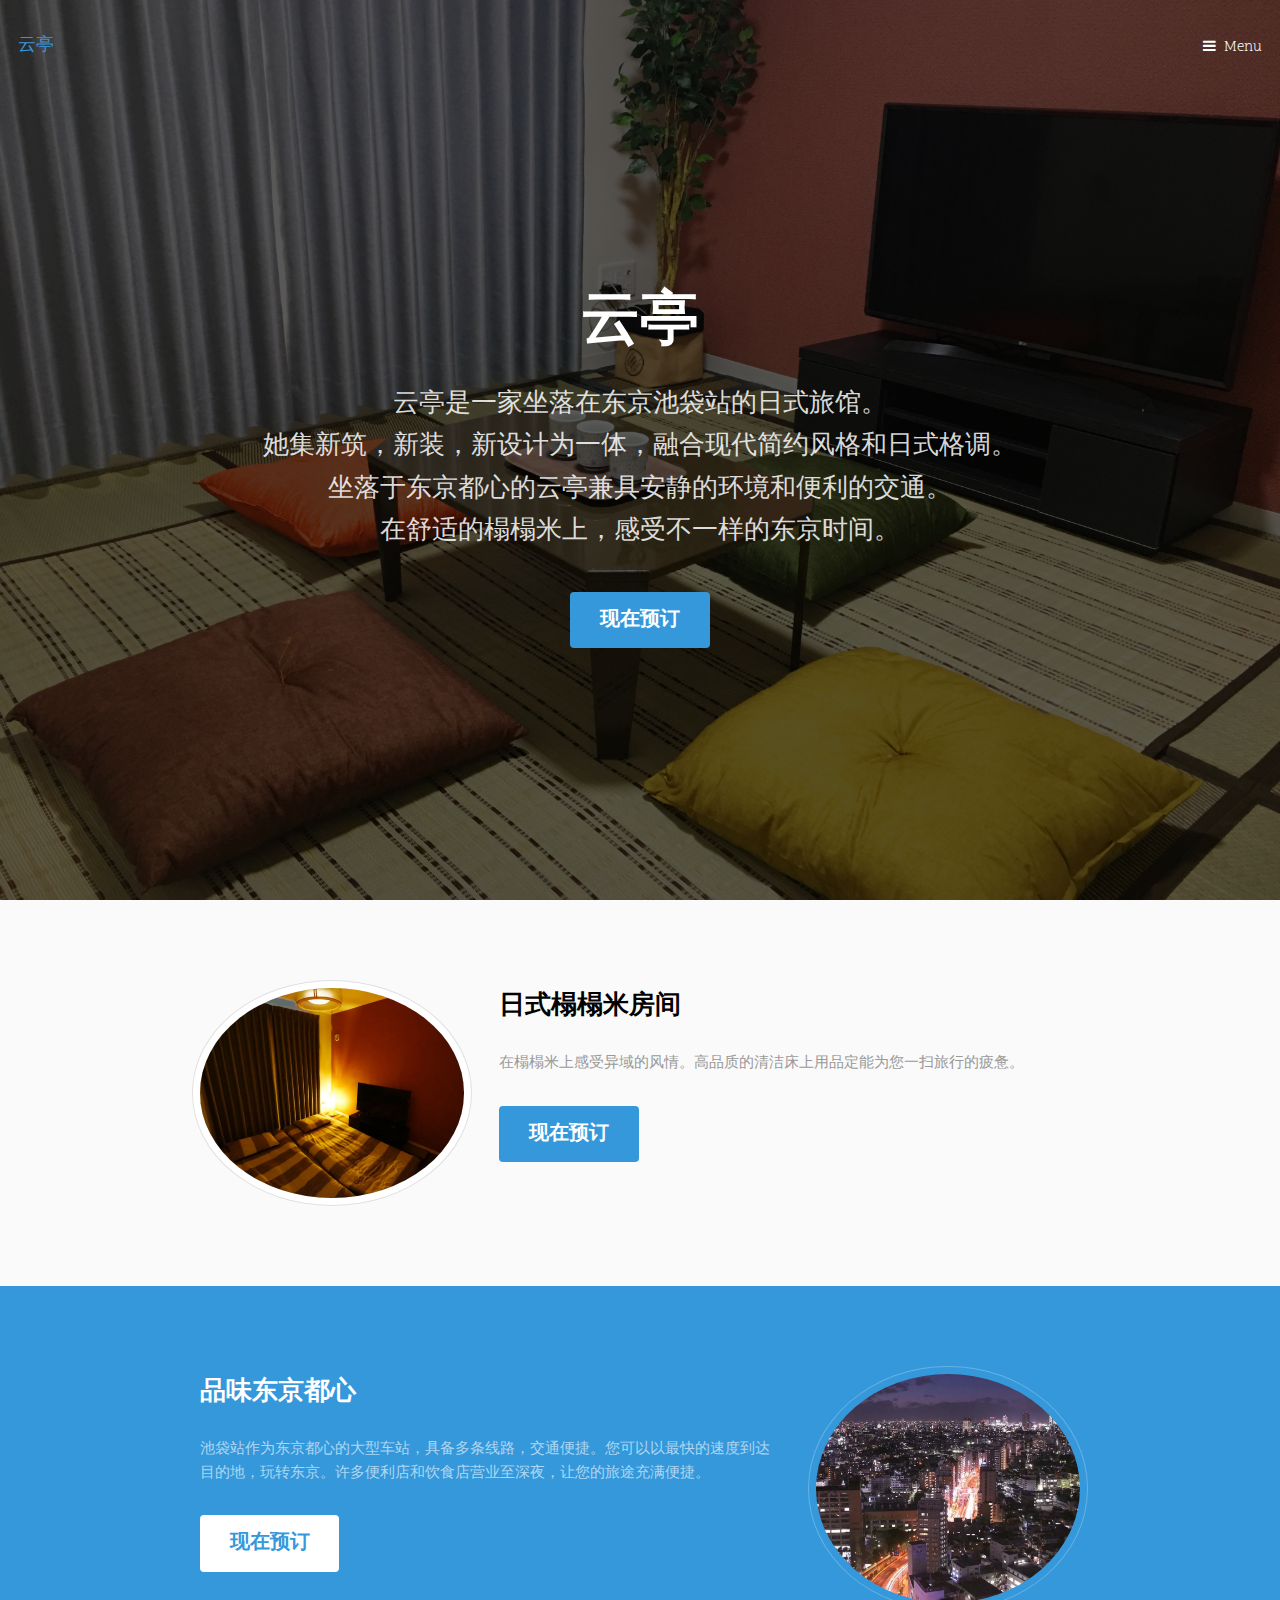
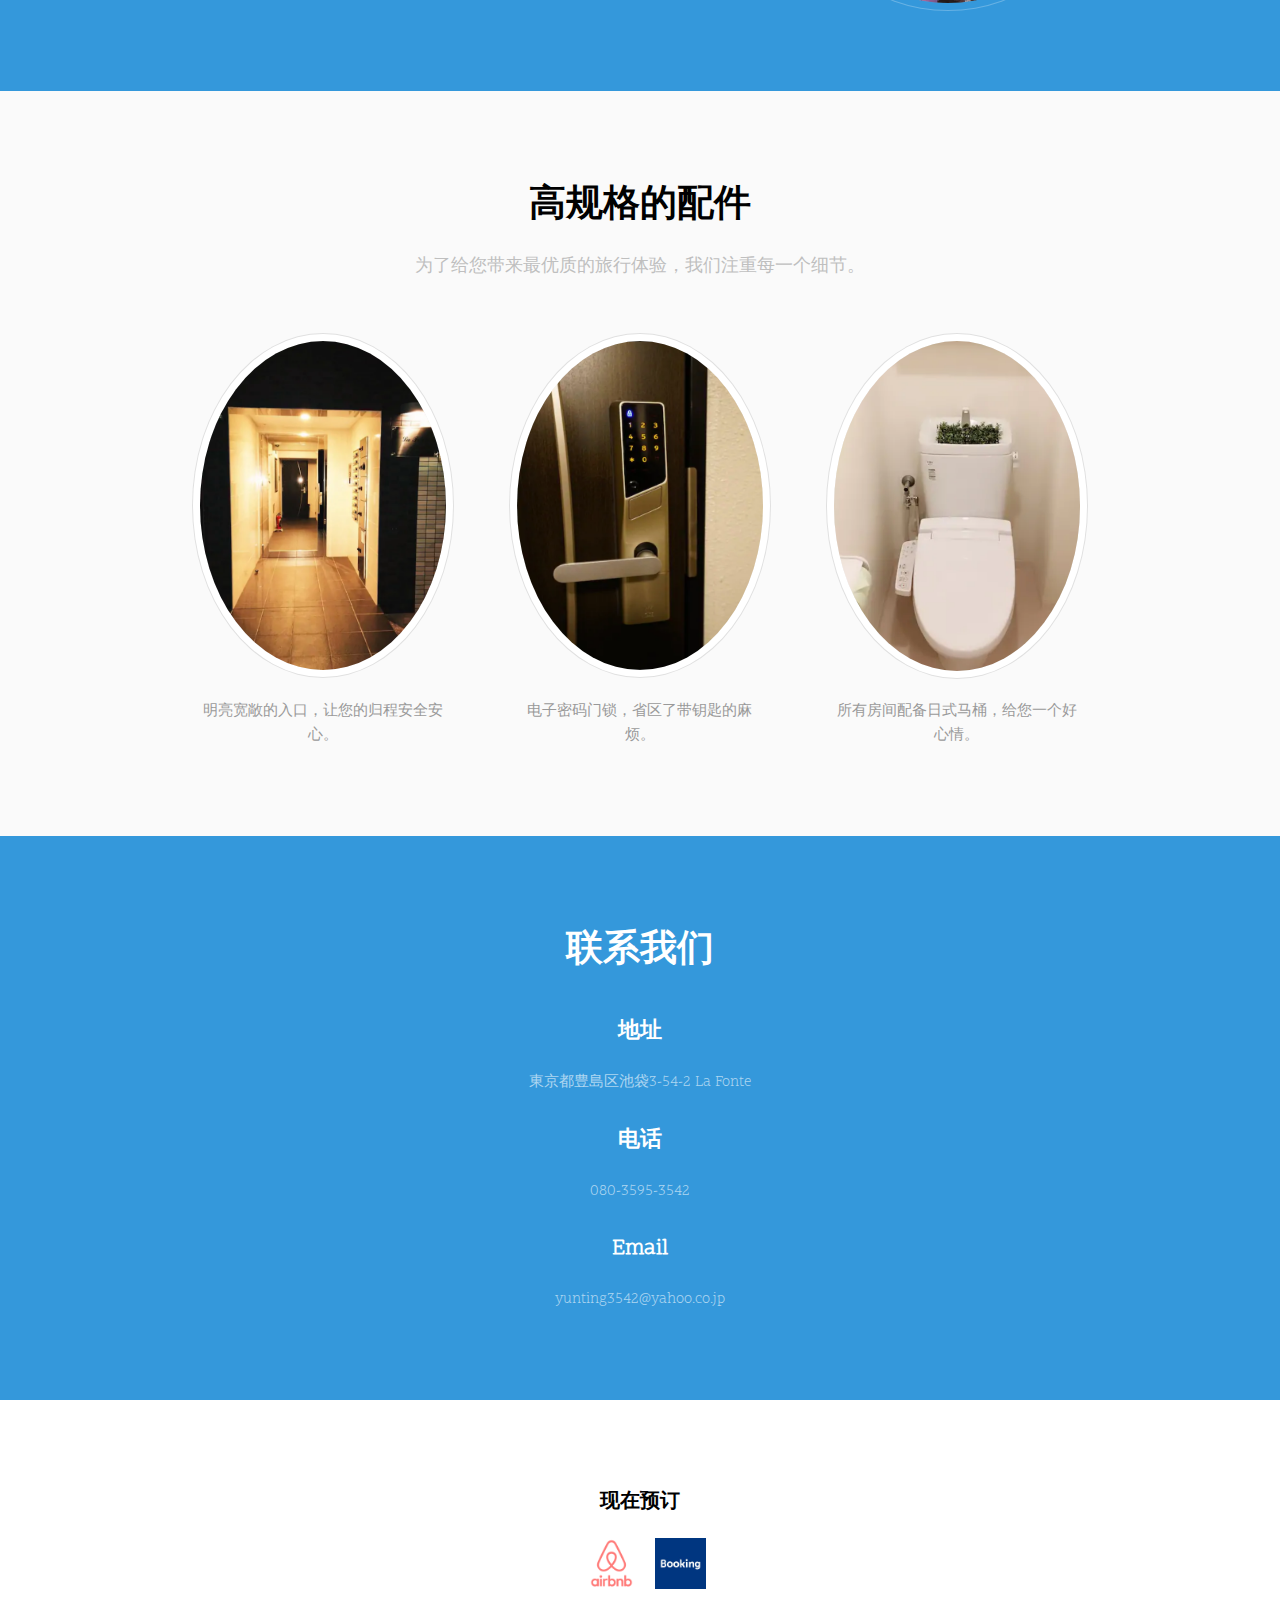
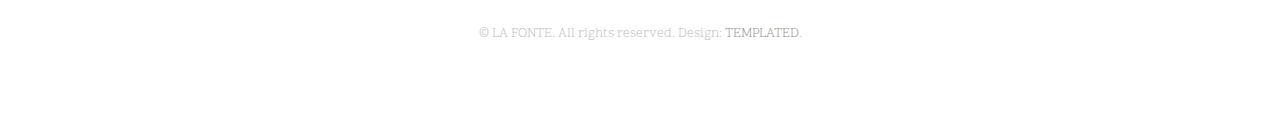
==== commit 747cc7ef: "wording fix" ====
--- a/cn.html
+++ b/cn.html
@@ -36,7 +36,7 @@
 						<h1>云亭</h1>
 						<p>云亭是一家坐落在东京池袋站的日式旅馆。<br>她集新筑，新装，新设计为一体，融合现代简约风格和日式格调。<br>坐落于东京都心的云亭兼具安静的环境和便利的交通。<br>在舒适的榻榻米上，感受不一样的东京时间。</p>
 					</header>
-					<a href="#info" class="button big scrolly">现在预定</a>
+					<a href="#info" class="button big scrolly">现在预订</a>
 				</div>
 			</section>
 
@@ -56,7 +56,7 @@
 									<div class="col col2">
 										<h3>日式榻榻米房间</h3>
 										<p>在榻榻米上感受异域的风情。高品质的清洁床上用品定能为您一扫旅行的疲惫。</p>
-										<a href="#info" class="button big scrolly">现在预定</a>
+										<a href="#info" class="button big scrolly">现在预订</a>
 									</div>
 								</div>
 						</div>
@@ -69,7 +69,7 @@
 								<div class="col col2">
 									<h3>品味东京都心</h3>
 									<p>池袋站作为东京都心的大型车站，具备多条线路，交通便捷。您可以以最快的速度到达目的地，玩转东京。许多便利店和饮食店营业至深夜，让您的旅途充满便捷。</p>
-									<a href="#info" class="button big scrolly">现在预定</a>
+									<a href="#info" class="button big scrolly">现在预订</a>
 								</div>
 								<div class="col col1 first">
 									<div class="image round fit">
@@ -134,7 +134,7 @@
 		<!-- Footer -->
 			<footer id="footer">
 				<div class="copyright">
-					<h4>Available now at</h4>
+					<h4>现在预订</h4>
 					<ul class="icons">
 						<li><a href="https://www.airbnb.com"><img src="images/airbnb.png" alt="airbnb" /></a></li>
 						<li><a href="https://www.booking.com"><img src="images/booking.jpeg" alt="booking" /></a></li>
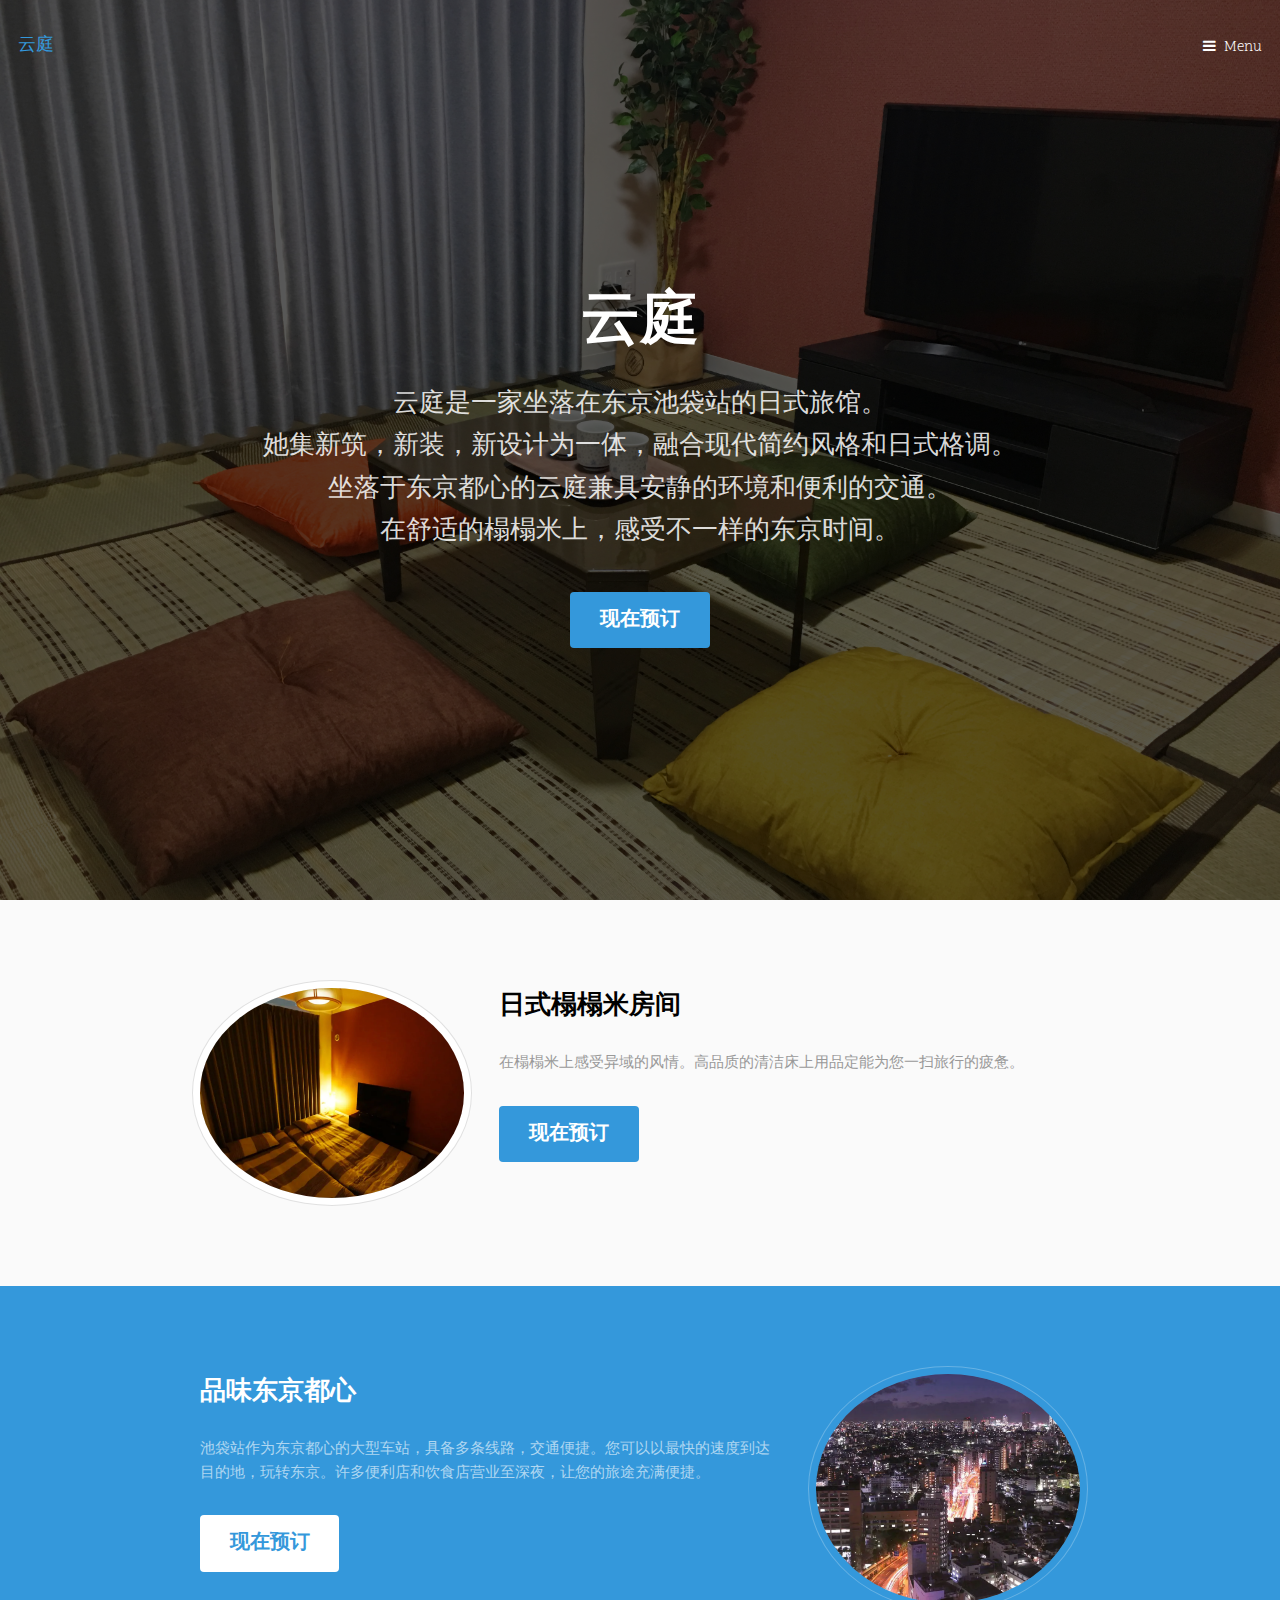
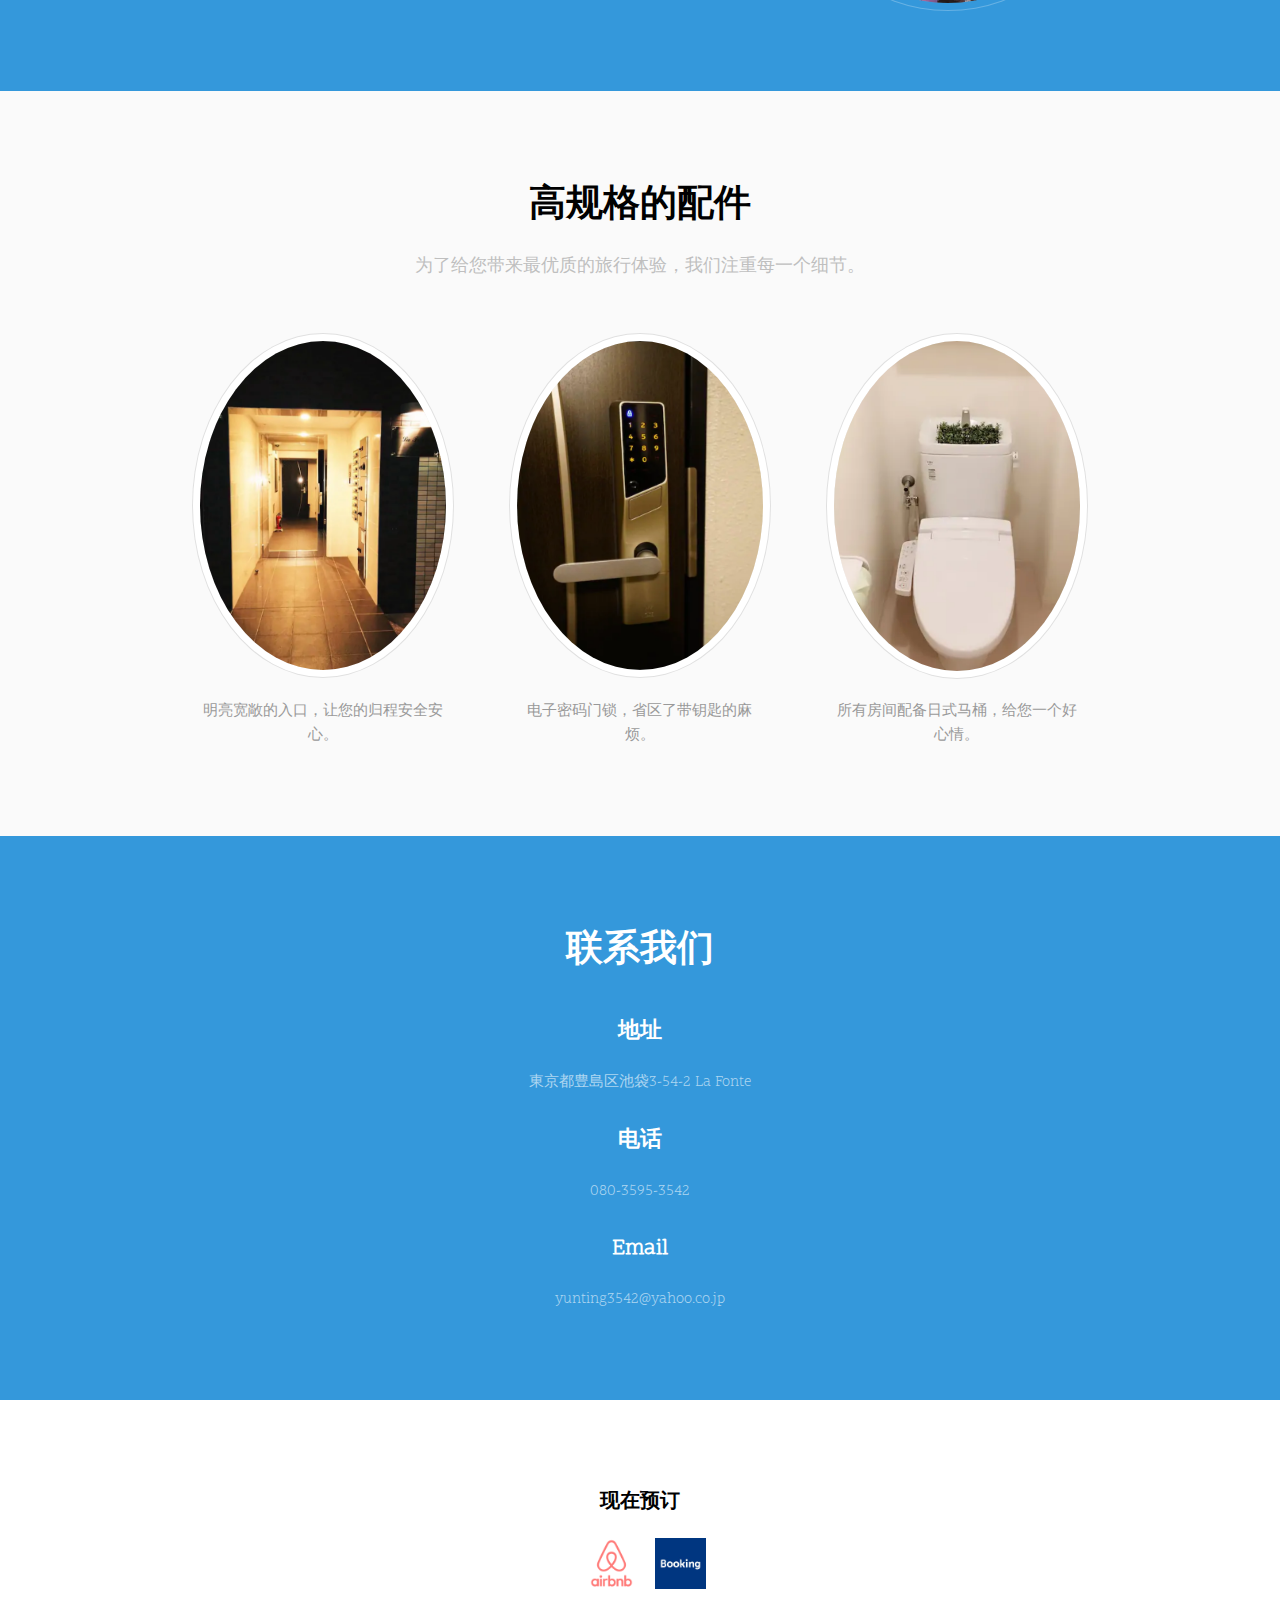
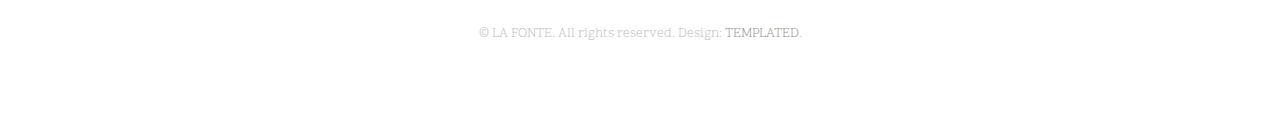
==== commit 0bfde6c1: "wording fix" ====
--- a/cn.html
+++ b/cn.html
@@ -6,7 +6,7 @@
 -->
 <html>
 	<head>
-		<title>云亭</title>
+		<title>云庭</title>
 		<meta charset="utf-8" />
 		<meta name="viewport" content="width=device-width, initial-scale=1" />
 		<link rel="stylesheet" href="assets/css/main.css" />
@@ -15,7 +15,7 @@
 
 		<!-- Header -->
 			<header id="header" class="alt">
-				<div class="logo"><a href="index.html">云亭</a></div>
+				<div class="logo"><a href="index.html">云庭</a></div>
 				<a href="#menu">Menu</a>
 			</header>
 
@@ -33,8 +33,8 @@
 			<section id="banner">
 				<div class="inner">
 					<header>
-						<h1>云亭</h1>
-						<p>云亭是一家坐落在东京池袋站的日式旅馆。<br>她集新筑，新装，新设计为一体，融合现代简约风格和日式格调。<br>坐落于东京都心的云亭兼具安静的环境和便利的交通。<br>在舒适的榻榻米上，感受不一样的东京时间。</p>
+						<h1>云庭</h1>
+						<p>云庭是一家坐落在东京池袋站的日式旅馆。<br>她集新筑，新装，新设计为一体，融合现代简约风格和日式格调。<br>坐落于东京都心的云庭兼具安静的环境和便利的交通。<br>在舒适的榻榻米上，感受不一样的东京时间。</p>
 					</header>
 					<a href="#info" class="button big scrolly">现在预订</a>
 				</div>
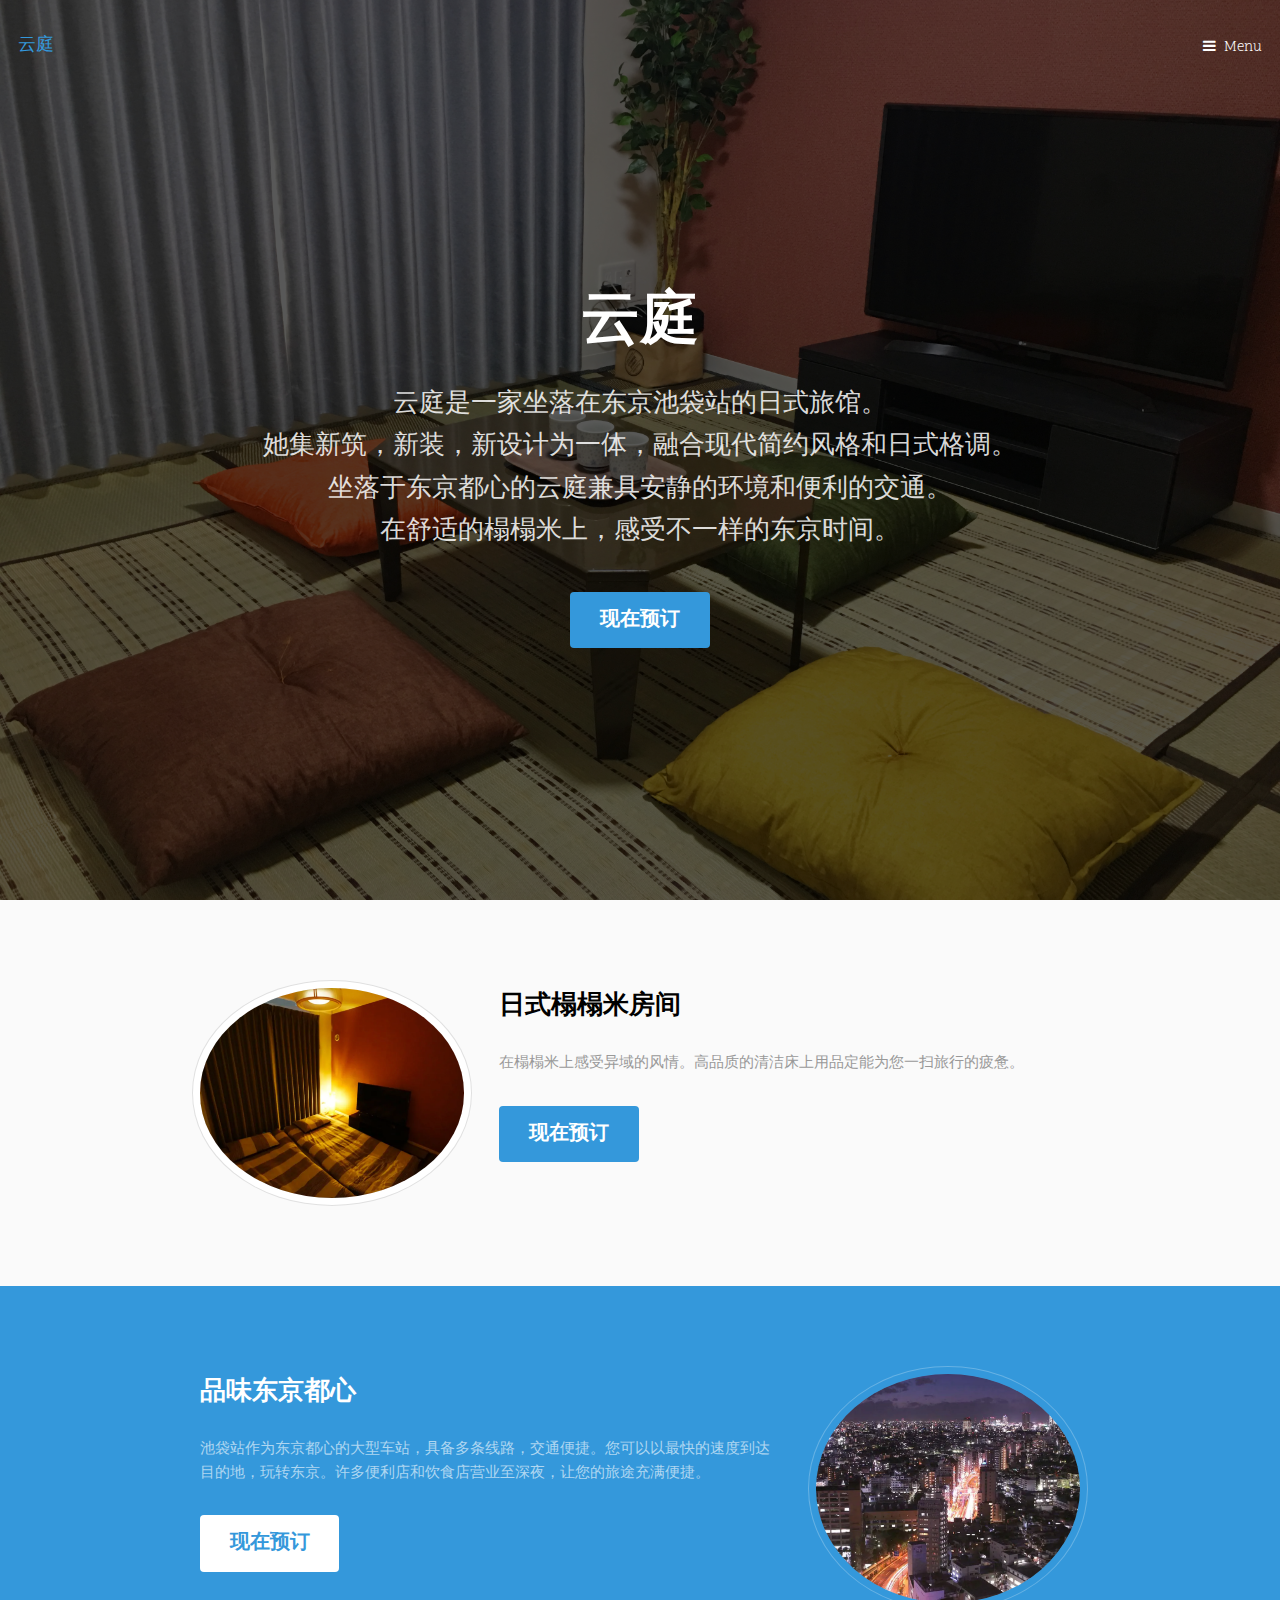
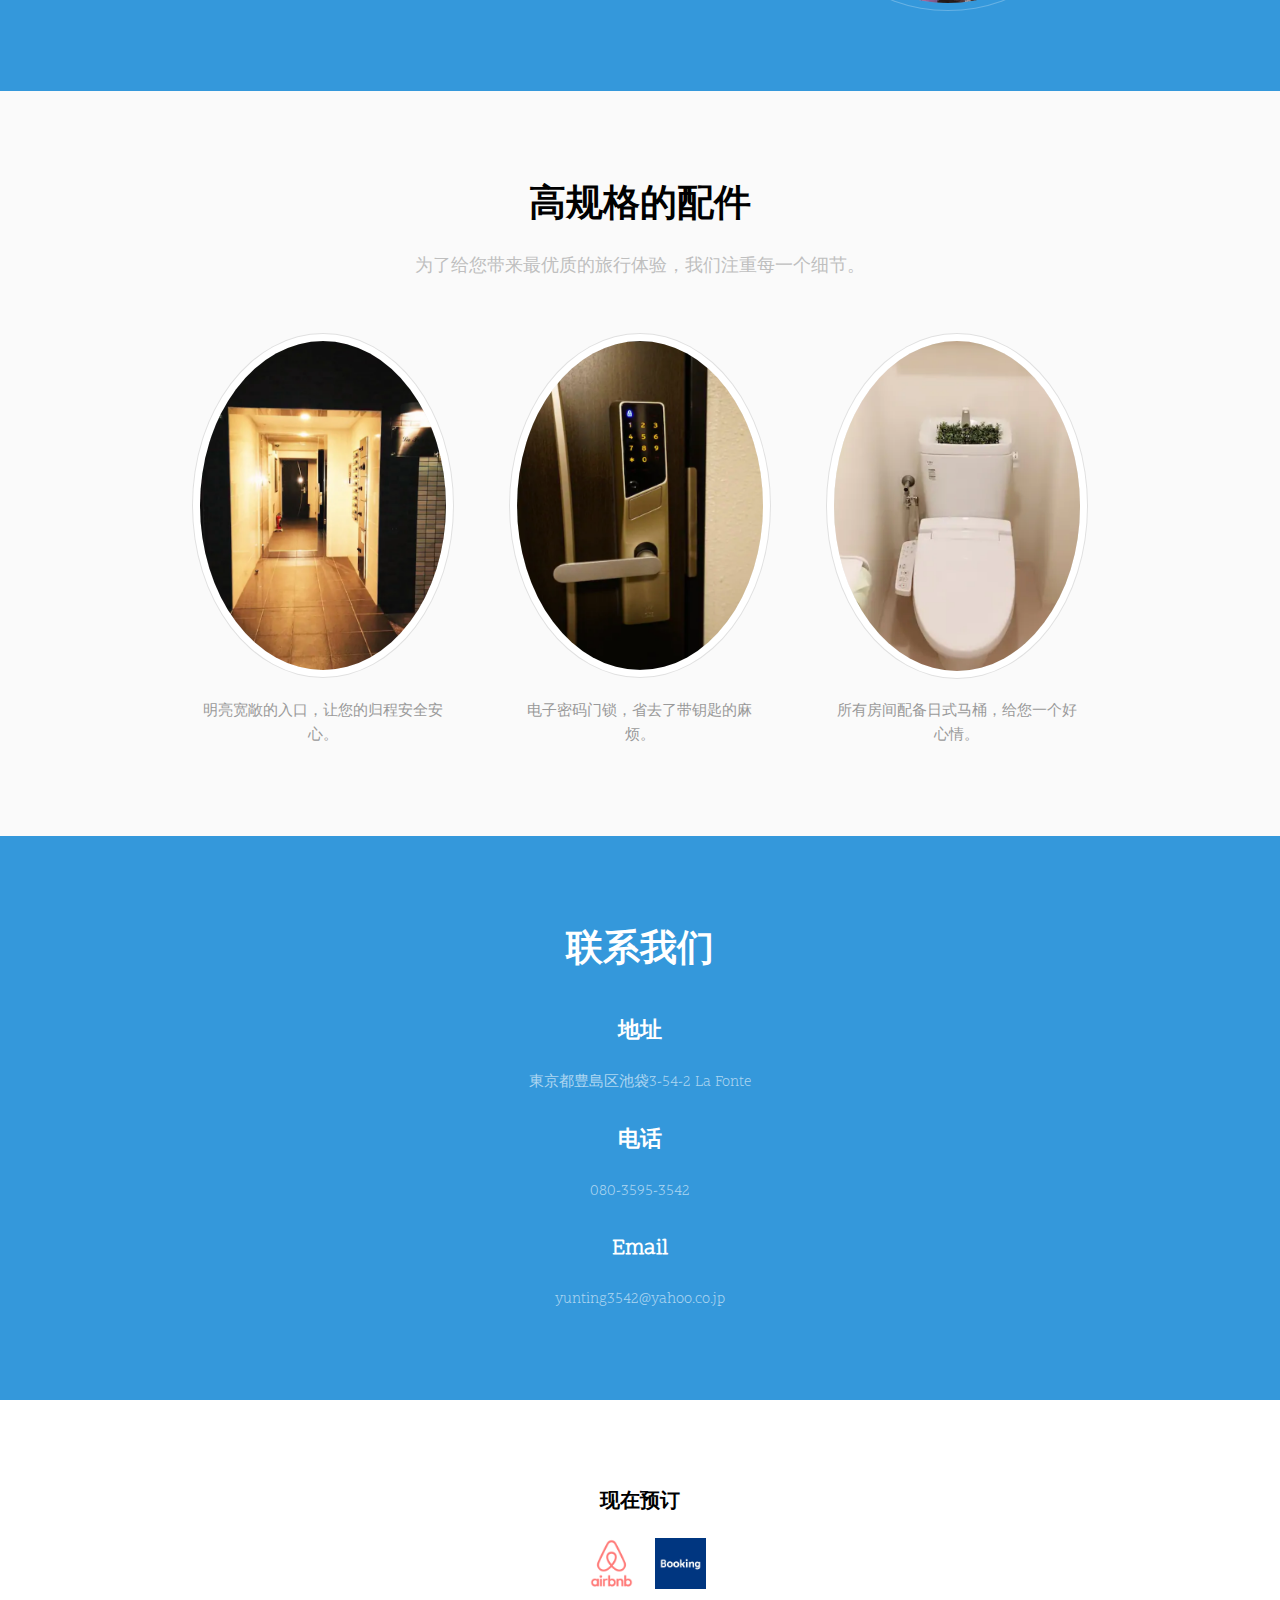
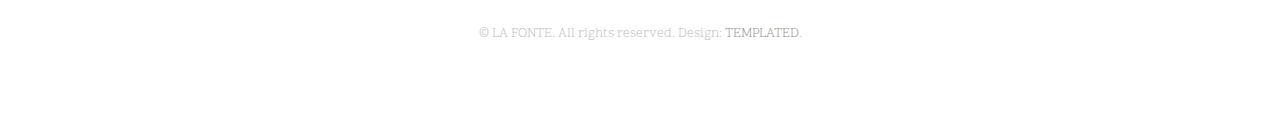
==== commit 97569971: "word fix" ====
--- a/cn.html
+++ b/cn.html
@@ -98,7 +98,7 @@
 									<div class="image round fit">
 										<img src="images/pic04.jpg" alt="" />
 									</div>
-									<p>电子密码门锁，省区了带钥匙的麻烦。</p>
+									<p>电子密码门锁，省去了带钥匙的麻烦。</p>
 								</div>
 								<div class="col align-center">
 									<div class="image round fit">
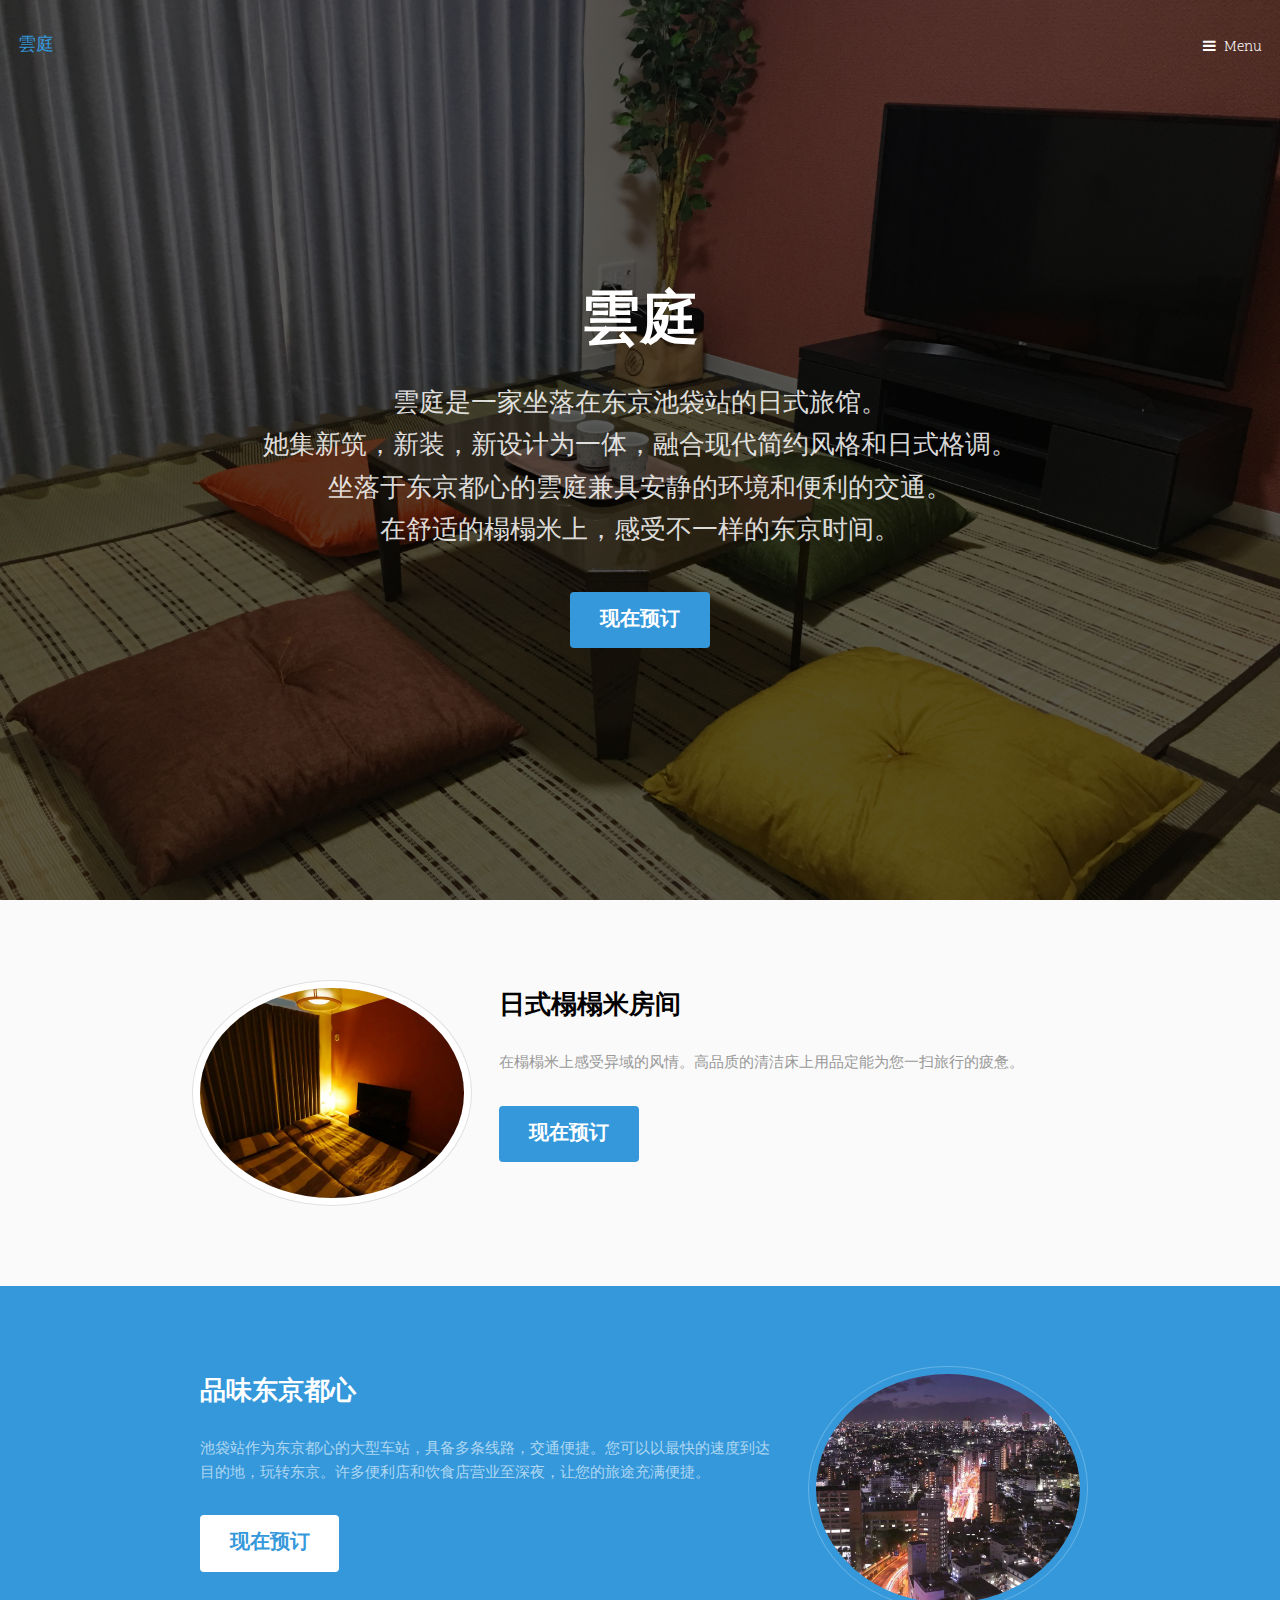
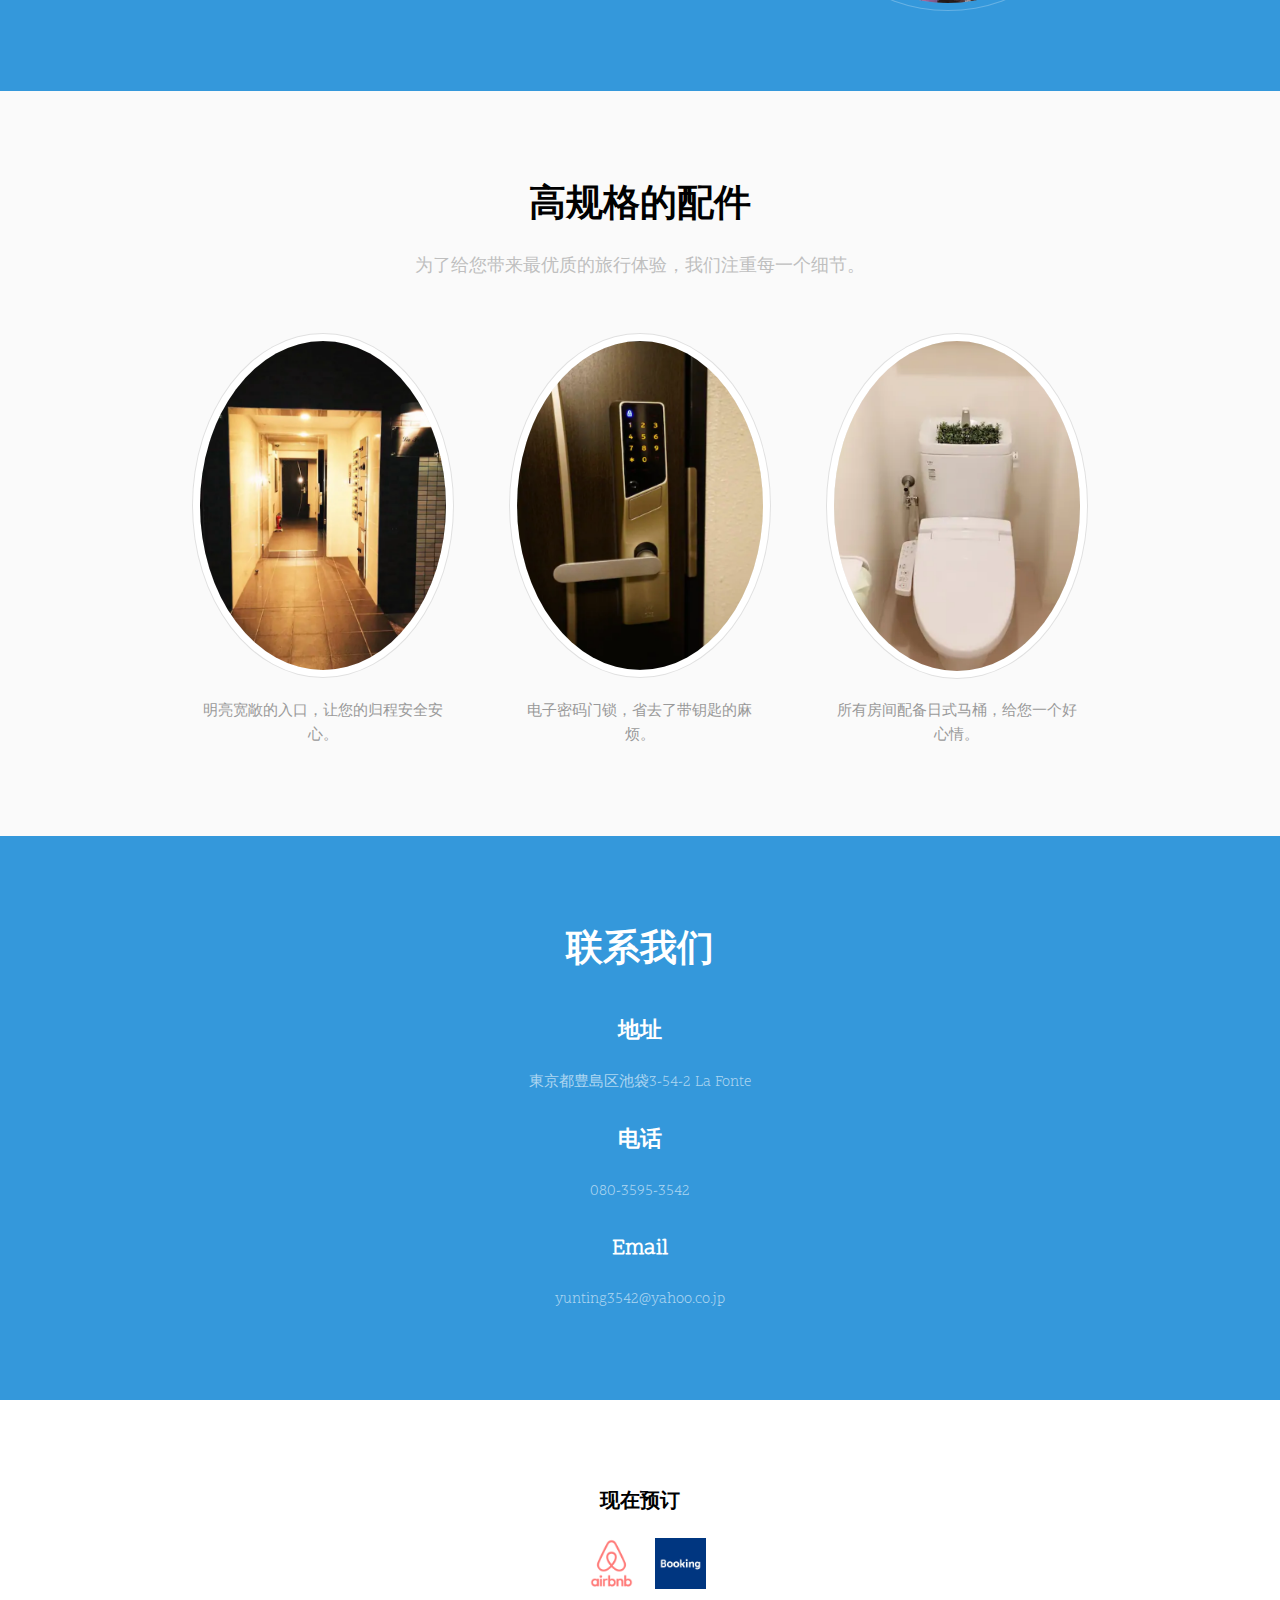
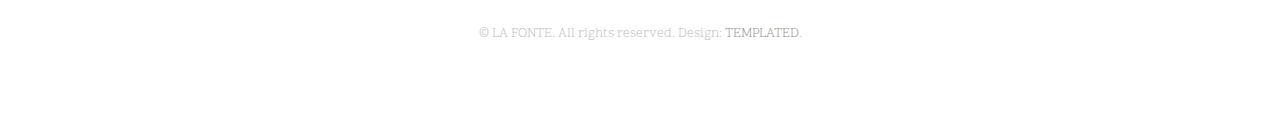
==== commit d86a4698: "chinese name" ====
--- a/cn.html
+++ b/cn.html
@@ -6,7 +6,7 @@
 -->
 <html>
 	<head>
-		<title>云庭</title>
+		<title>雲庭</title>
 		<meta charset="utf-8" />
 		<meta name="viewport" content="width=device-width, initial-scale=1" />
 		<link rel="stylesheet" href="assets/css/main.css" />
@@ -15,7 +15,7 @@
 
 		<!-- Header -->
 			<header id="header" class="alt">
-				<div class="logo"><a href="index.html">云庭</a></div>
+				<div class="logo"><a href="index.html">雲庭</a></div>
 				<a href="#menu">Menu</a>
 			</header>
 
@@ -33,8 +33,8 @@
 			<section id="banner">
 				<div class="inner">
 					<header>
-						<h1>云庭</h1>
-						<p>云庭是一家坐落在东京池袋站的日式旅馆。<br>她集新筑，新装，新设计为一体，融合现代简约风格和日式格调。<br>坐落于东京都心的云庭兼具安静的环境和便利的交通。<br>在舒适的榻榻米上，感受不一样的东京时间。</p>
+						<h1>雲庭</h1>
+						<p>雲庭是一家坐落在东京池袋站的日式旅馆。<br>她集新筑，新装，新设计为一体，融合现代简约风格和日式格调。<br>坐落于东京都心的雲庭兼具安静的环境和便利的交通。<br>在舒适的榻榻米上，感受不一样的东京时间。</p>
 					</header>
 					<a href="#info" class="button big scrolly">现在预订</a>
 				</div>
